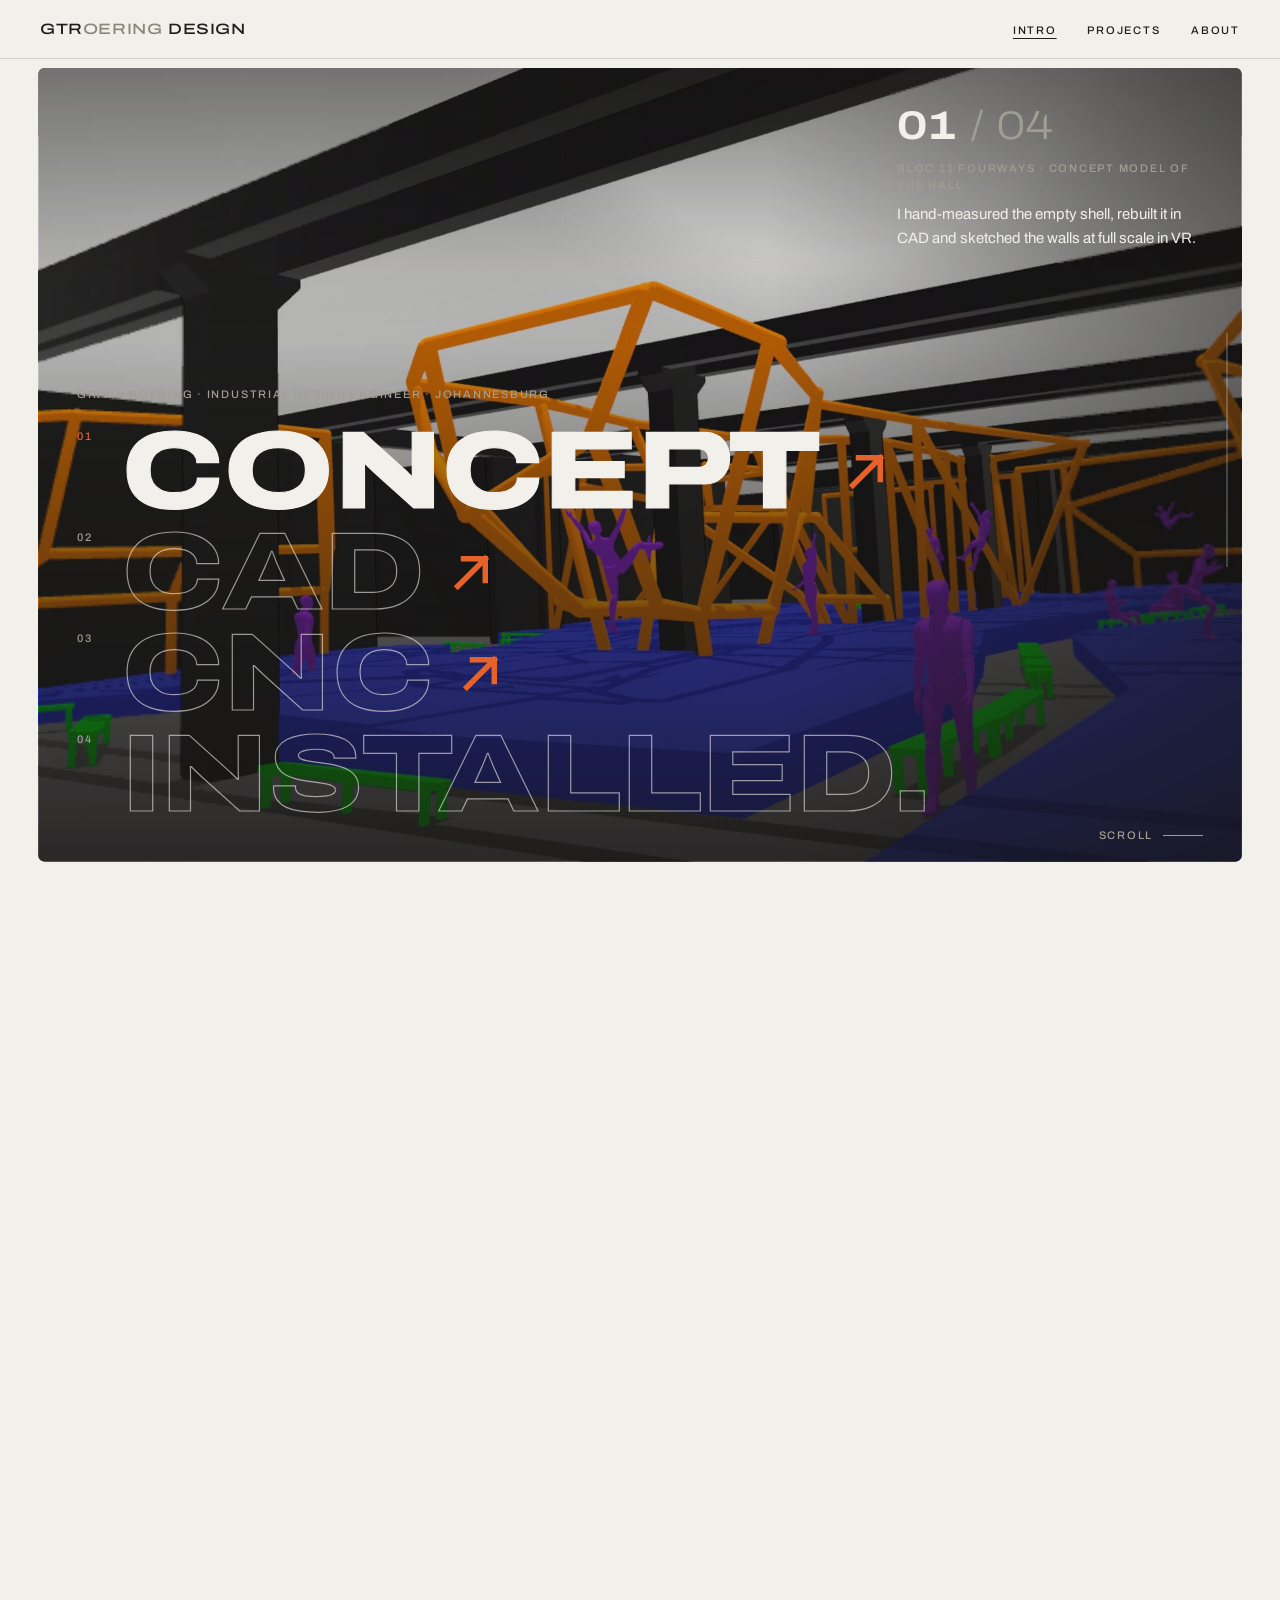
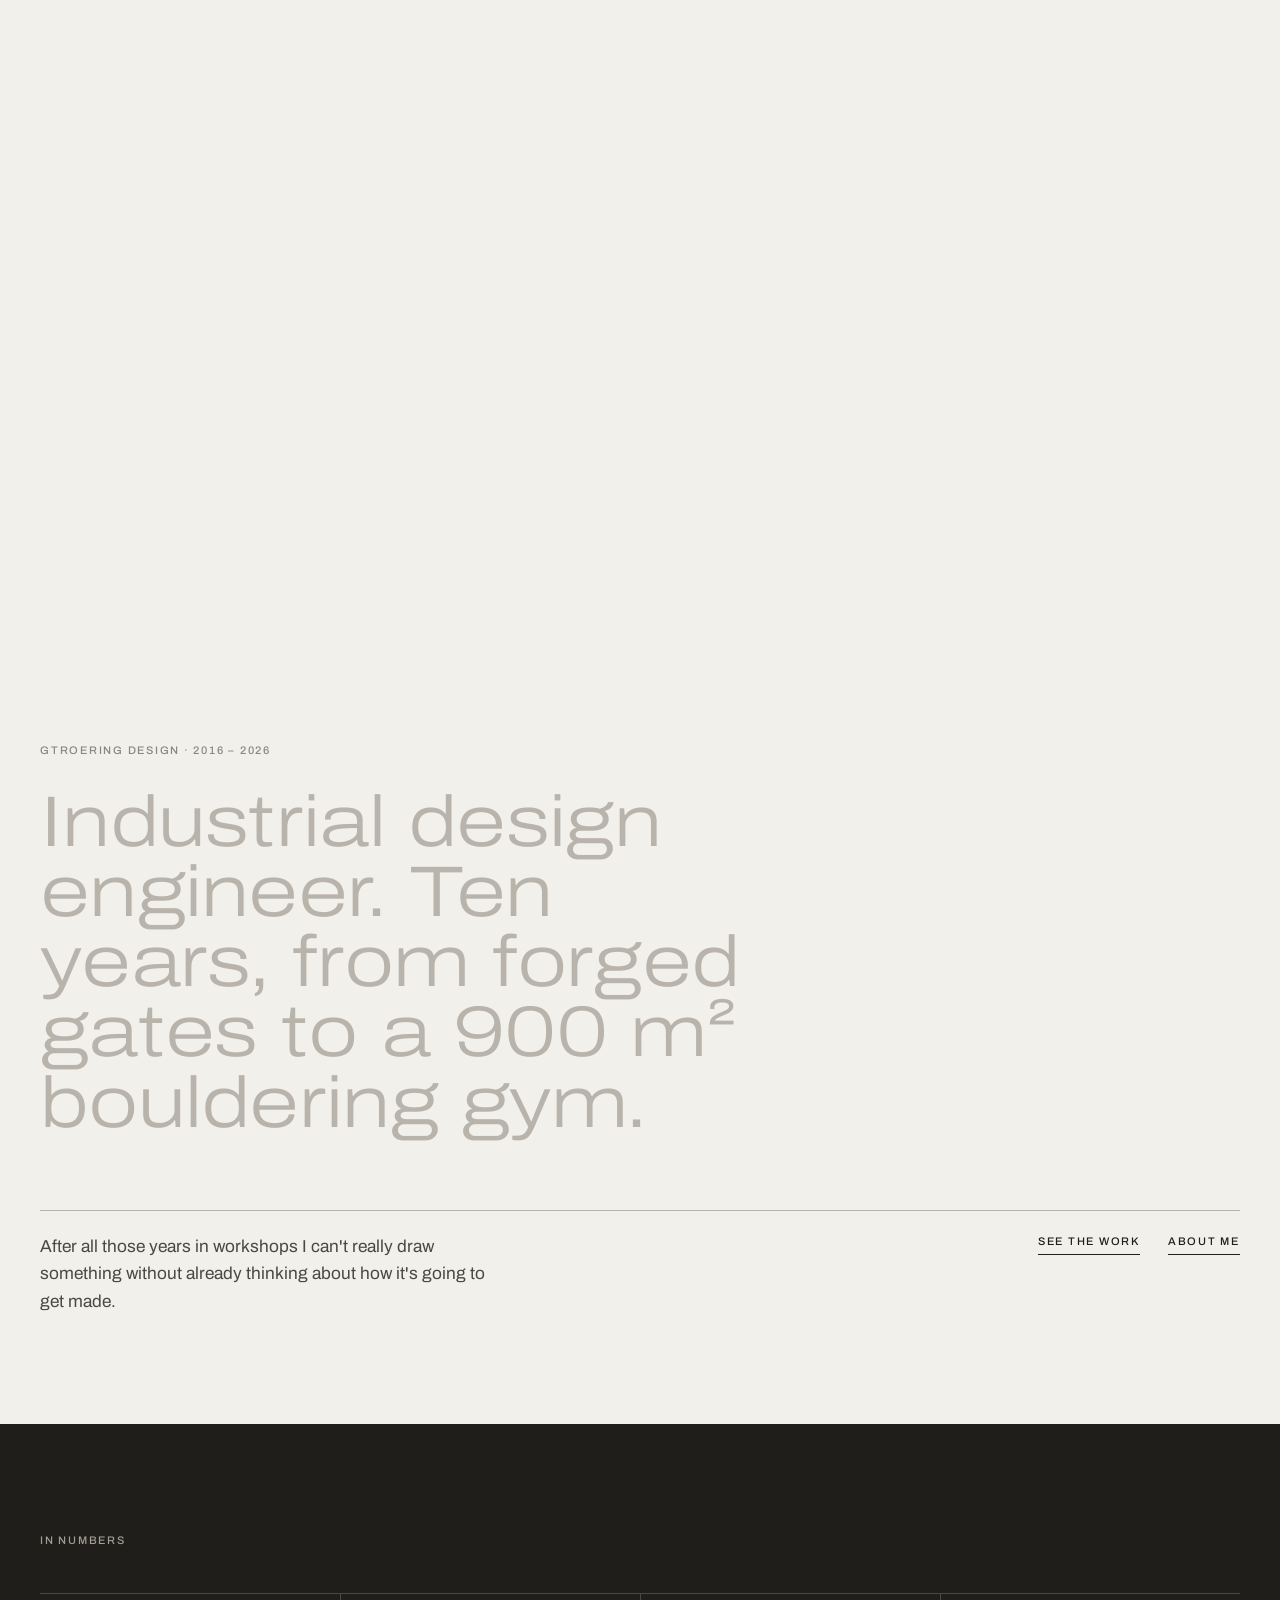
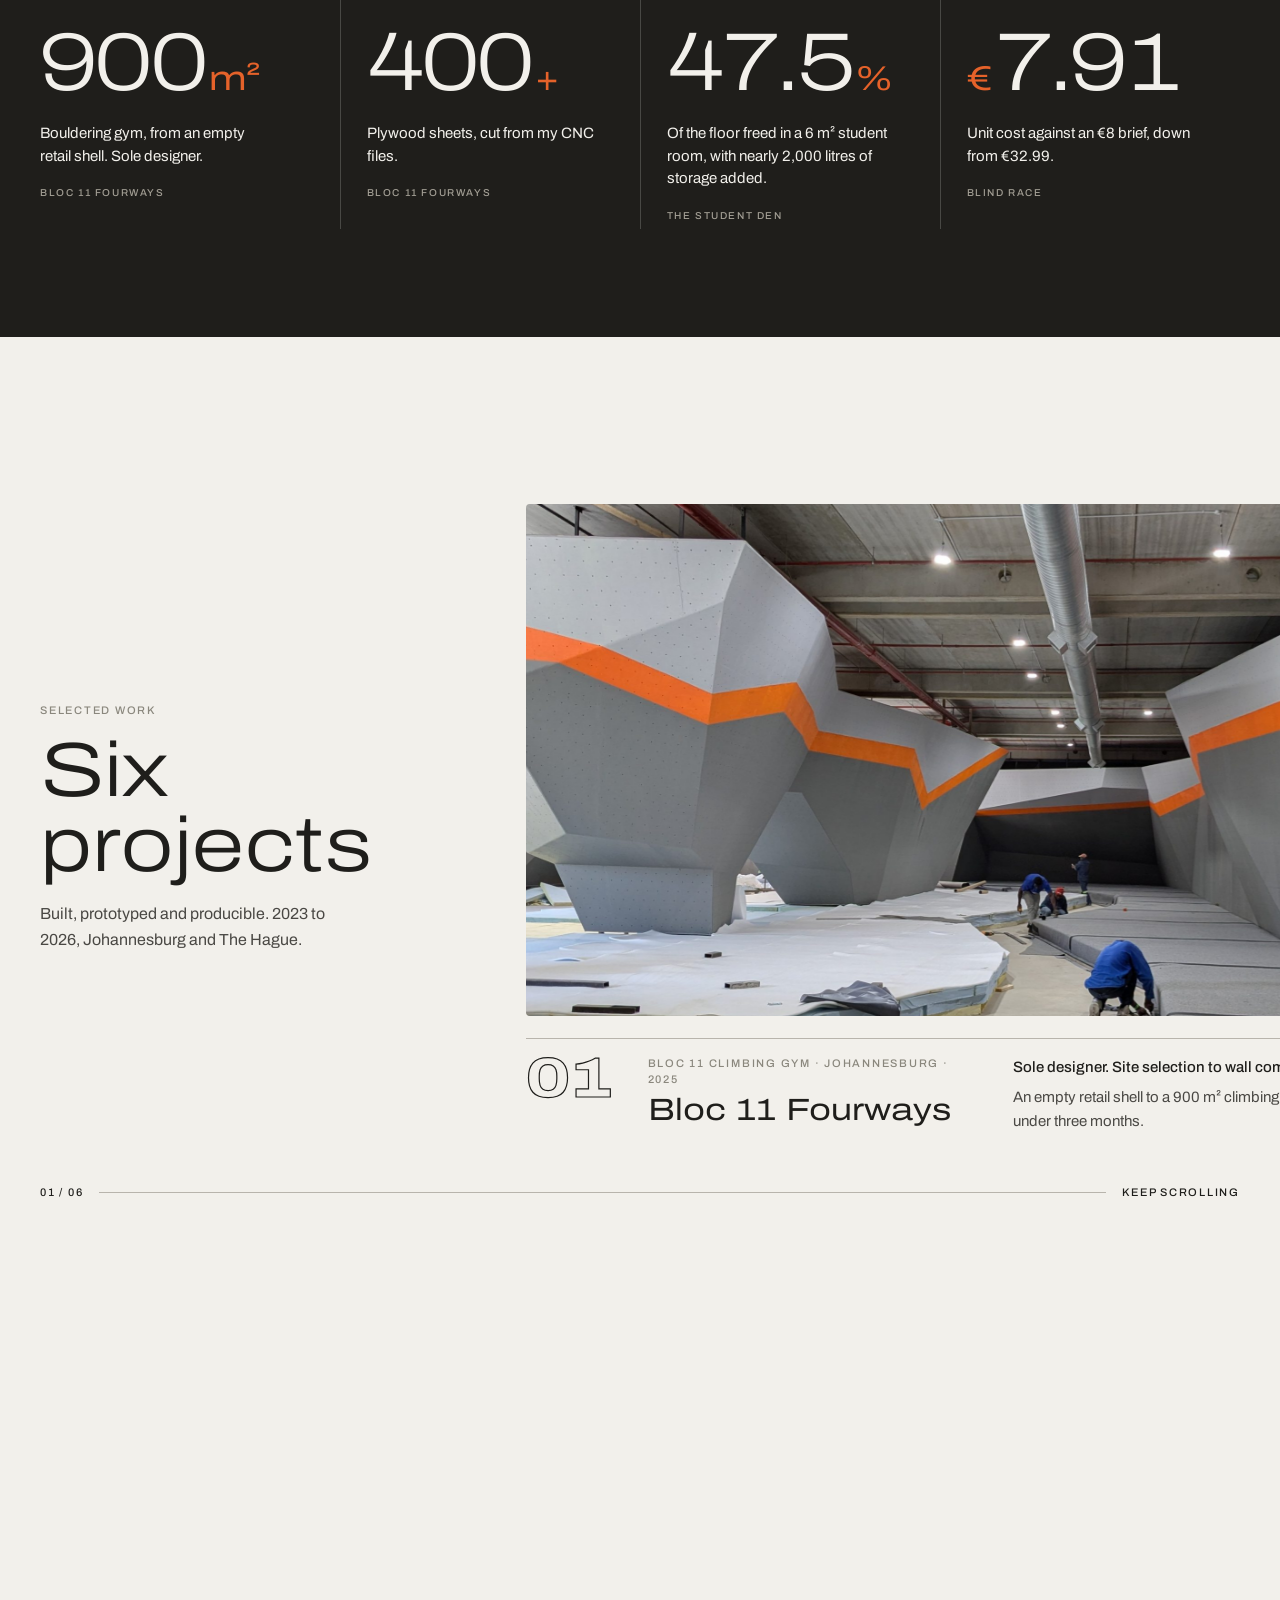
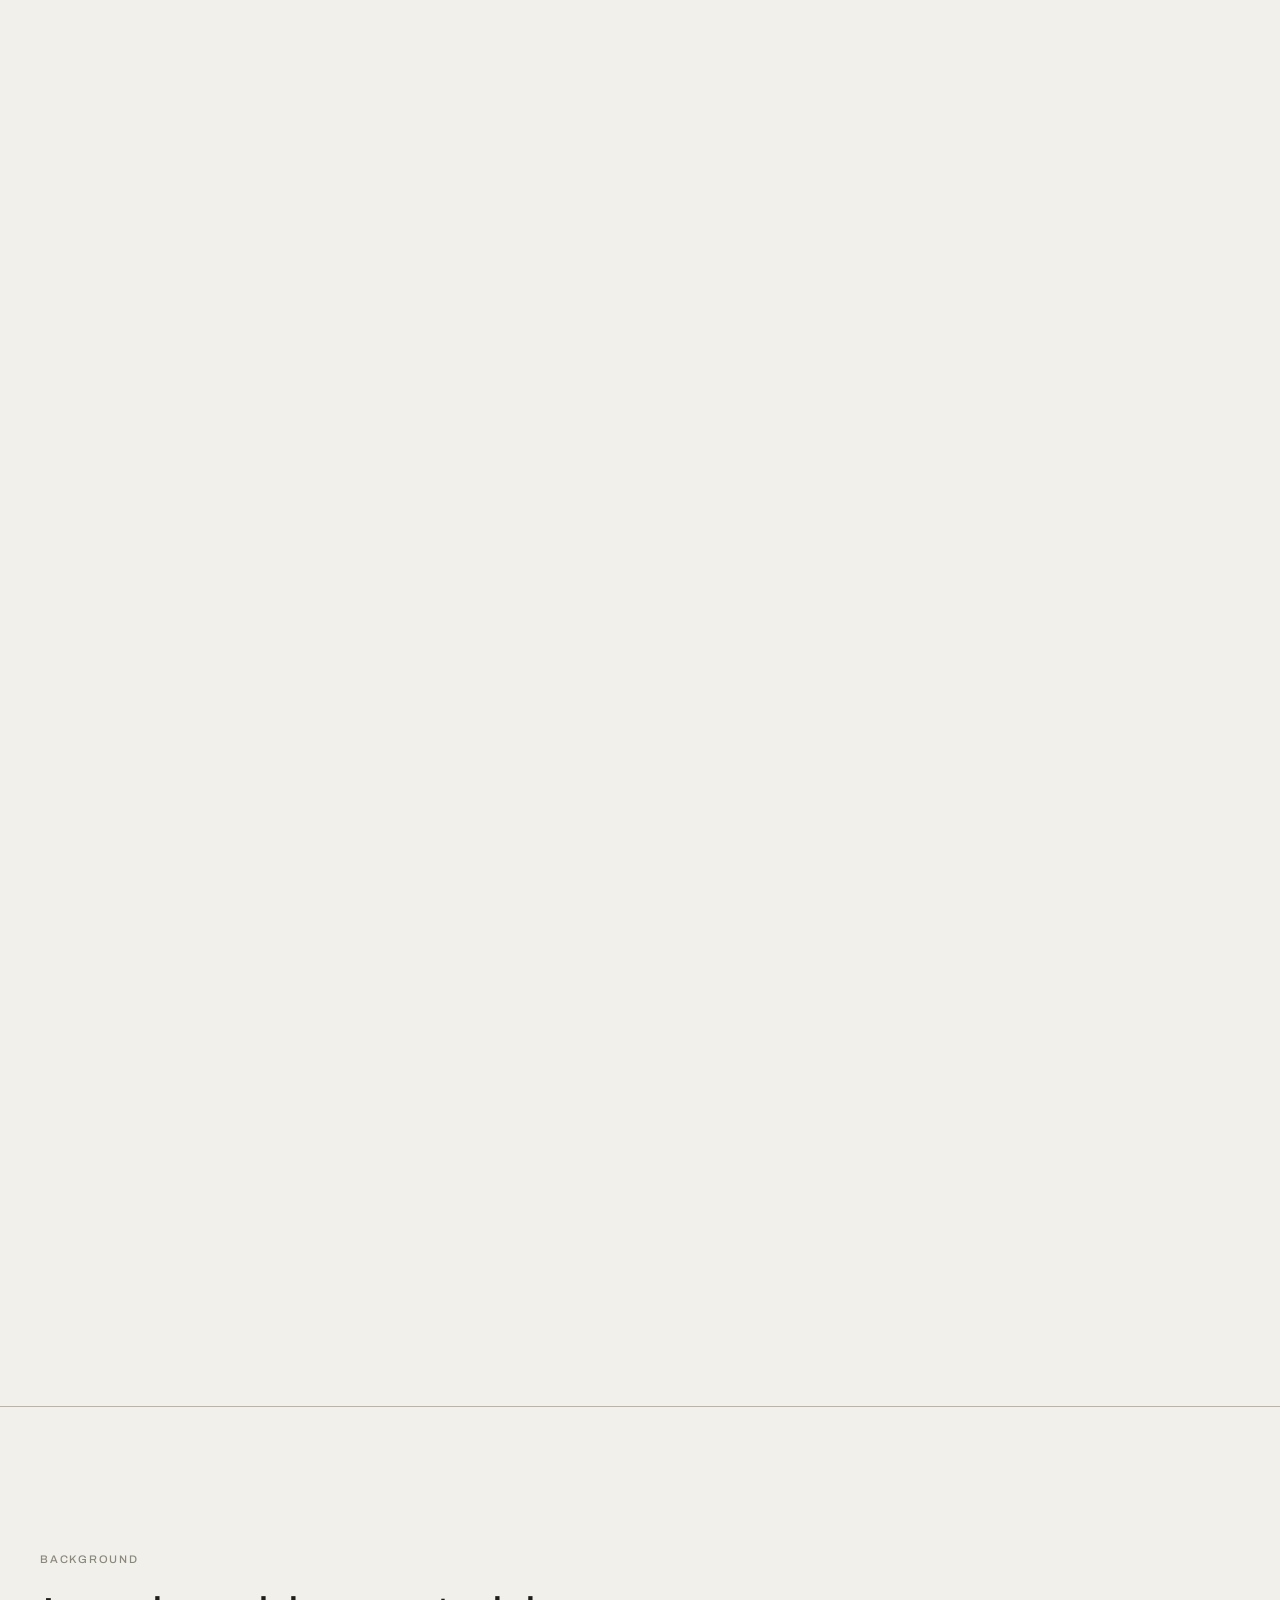
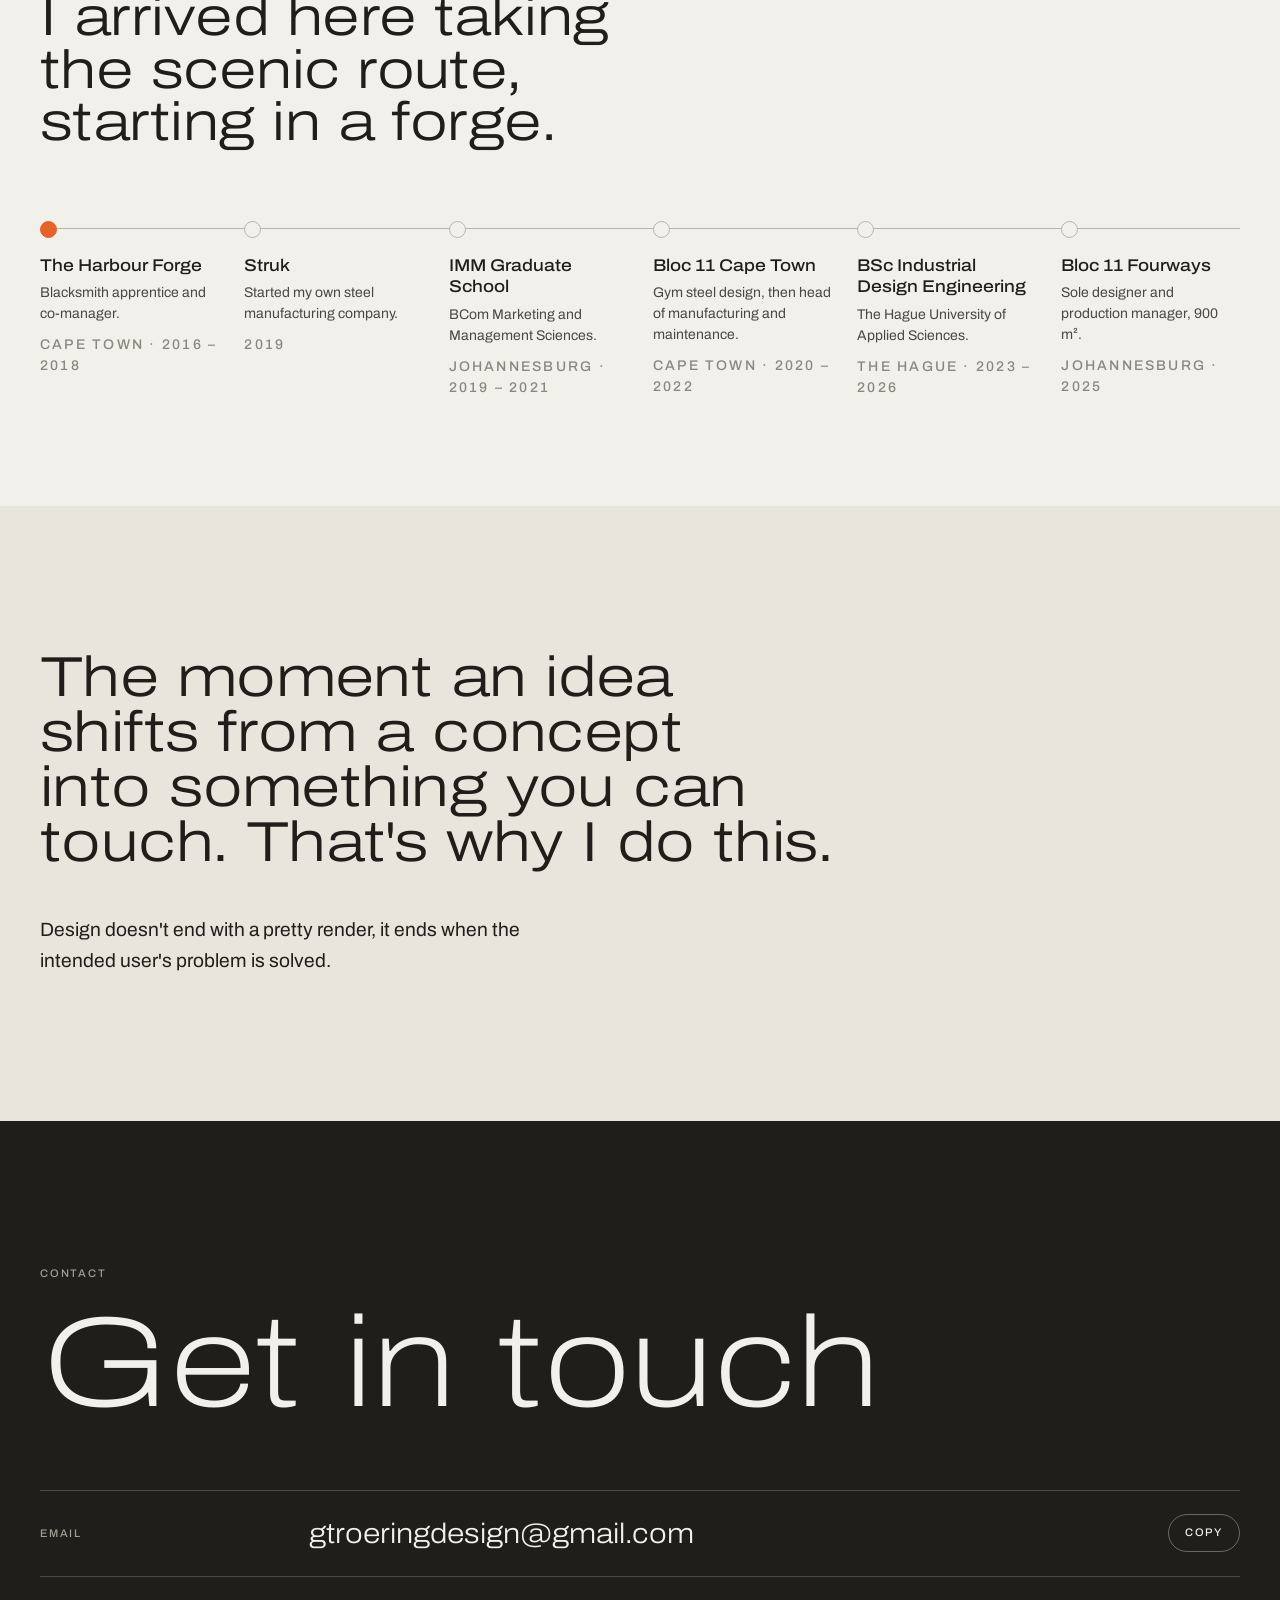
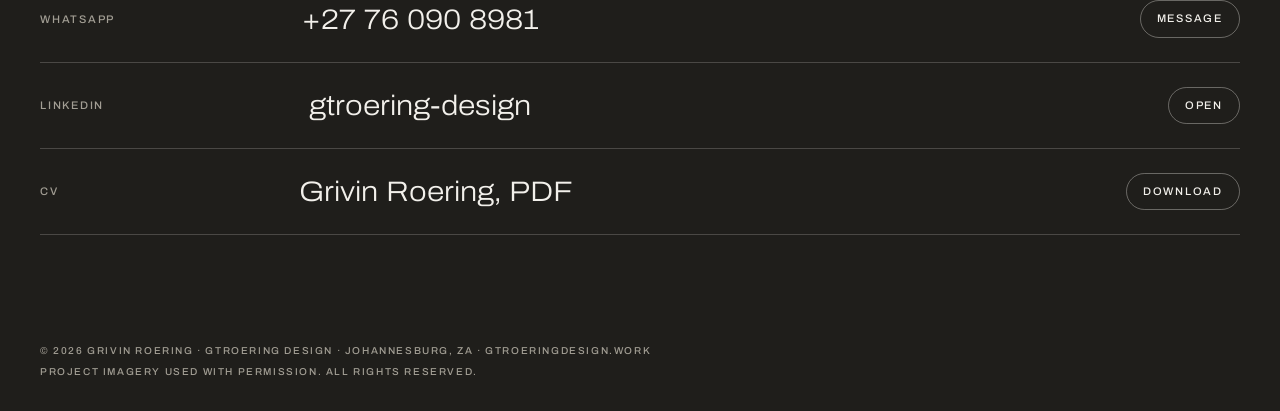
==== index.html @ df8d33fe "Add files via upload" ====
<!doctype html>
<html lang="en">
<head>
<meta charset="utf-8">
<meta name="viewport" content="width=device-width, initial-scale=1, viewport-fit=cover">
<title>GTRoering Design</title>
<meta name="description" content="Grivin Roering, industrial design engineer in Johannesburg. Concept to CAD to CNC to installed.">
<meta property="og:type" content="website">
<meta property="og:site_name" content="GTRoering Design">
<meta property="og:title" content="GTRoering Design">
<meta property="og:description" content="Grivin Roering, industrial design engineer in Johannesburg. Concept to CAD to CNC to installed.">
<meta property="og:url" content="https://gtroeringdesign.github.io/">
<meta property="og:image" content="https://gtroeringdesign.github.io/og-image.jpg">
<meta property="og:image:width" content="1200">
<meta property="og:image:height" content="630">
<meta name="twitter:card" content="summary_large_image">
<link rel="icon" href="favicon.ico" sizes="any">
<link rel="icon" type="image/png" href="favicon.png">
<link rel="apple-touch-icon" href="apple-touch-icon.png">
<link rel="preconnect" href="https://fonts.googleapis.com">
<link rel="preconnect" href="https://fonts.gstatic.com" crossorigin>
<link rel="stylesheet" href="https://fonts.googleapis.com/css2?family=Archivo:wdth,wght@62..125,100..900&display=swap">
<link rel="stylesheet" href="site.css?v=8">
<style>
  :root { padding-top: env(safe-area-inset-top, 0px); padding-bottom: env(safe-area-inset-bottom, 0px); }
  [hidden] { display: none !important; }
</style>
</head>
<body>
<nav class="nav wrap" aria-label="Main">
  <a class="mark" href="#top">GTR<span>oering</span> Design</a>
  <ul>
    <li><a href="./" aria-current="page">Intro</a></li>
    <li><a href="projects.html">Projects</a></li>
    <li><a href="about.html">About</a></li>
  </ul>
</nav>

<main id="top" class="no-js">
  <!-- 1. Process sequence. Four steps, told through the Bloc 11 Fourways build. -->
  <section class="hero" id="process" aria-label="How I work">
    <div class="hero-stage">
      <div class="hero-frame">
        <img class="hero-img on" src="img/intro-01-concept.jpg" alt="Concept model of the Bloc 11 Fourways hall: orange wall structures over blue matting, with figures for scale" width="2560" height="1440" fetchpriority="high">
        <img class="hero-img" src="img/intro-02-cad.jpg" alt="CAD model of the Bloc 11 Fourways hall with the wall structures and red plywood spines in place" width="2352" height="1007">
        <img class="hero-img" src="img/intro-03-cnc.jpg" alt="CNC router cutting plywood wall parts from a full sheet" width="2452" height="1181">
        <img class="hero-img" src="img/intro-04-installed.jpg" alt="Plywood bouldering walls going up inside the Bloc 11 Fourways shell" width="2560" height="1440">
      </div>

      <div class="hero-detail" aria-live="polite">
        <p class="count"><b id="stepNum">01</b><span> / 04</span></p>
        <p class="label" id="stepCap">Bloc 11 Fourways · Concept model of the hall</p>
        <p class="desc" id="stepDesc">I hand-measured the empty shell, rebuilt it in CAD and sketched the walls at full scale in VR.</p>
      </div>
      <div class="rail" aria-hidden="true"><b id="rail"></b></div>

      <div class="hero-content">
        <p class="label">Grivin Roering · Industrial design engineer · Johannesburg</p>
        <h1 class="sr-only">Concept, CAD, CNC, installed.</h1>
          <ol class="steps" aria-hidden="true">
            <li class="on" aria-hidden="true"><i>01</i>Concept<span class="arrow"><svg viewBox="0 0 24 24" focusable="false"><path d="M6 18 18 6M8.5 6H18v9.5"/></svg></span></li>
            <li aria-hidden="true"><i>02</i>CAD<span class="arrow"><svg viewBox="0 0 24 24" focusable="false"><path d="M6 18 18 6M8.5 6H18v9.5"/></svg></span></li>
            <li aria-hidden="true"><i>03</i>CNC<span class="arrow"><svg viewBox="0 0 24 24" focusable="false"><path d="M6 18 18 6M8.5 6H18v9.5"/></svg></span></li>
            <li aria-hidden="true"><i>04</i>Installed.</li>
          </ol>
      </div>
      <p class="hint label" id="hint">Scroll</p>
    </div>
  </section>

  <!-- 2. Statement -->
  <section class="statement wrap" aria-label="Introduction">
    <p class="label" style="margin-bottom:28px">GTRoering Design · 2016 – 2026</p>
    <h2 class="display fill" id="fill">Industrial design engineer. Ten years, from forged gates to a <em class="hot" style="font-style:normal">900&nbsp;m²</em> bouldering gym.</h2>
    <div class="statement-foot rise">
      <p>After all those years in workshops I can't really draw something without already thinking about how it's going to get made.</p>
      <div class="links">
        <a href="#work">See the work</a>
        <a href="about.html">About me</a>
      </div>
    </div>
  </section>

  <!-- 3. Figures. Facts about the designs, not the projects. -->
  <section class="figures wrap" aria-label="In numbers">
    <p class="label">In numbers</p>
    <div class="fig-grid">
      <div class="fig rise">
        <div class="fig-num"><span data-to="900" data-dec="0">900</span><small>m²</small></div>
        <p>Bouldering gym, from an empty retail shell. Sole designer.</p>
        <p class="label">Bloc 11 Fourways</p>
      </div>
      <div class="fig rise">
        <div class="fig-num"><span data-to="400" data-dec="0">400</span><small>+</small></div>
        <p>Plywood sheets, cut from my CNC files.</p>
        <p class="label">Bloc 11 Fourways</p>
      </div>
      <div class="fig rise">
        <div class="fig-num"><span data-to="47.5" data-dec="1">47.5</span><small>%</small></div>
        <p>Of the floor freed in a 6 m² student room, with nearly 2,000 litres of storage added.</p>
        <p class="label">The Student Den</p>
      </div>
      <div class="fig rise">
        <div class="fig-num"><small style="margin:0 0.06em 0 0">€</small><span data-to="7.91" data-dec="2">7.91</span></div>
        <p>Unit cost against an €8 brief, down from €32.99.</p>
        <p class="label">Blind Race</p>
      </div>
    </div>
  </section>

  <!-- 4. Selected work. Pinned horizontal scroll on wide screens. -->
  <section class="work" id="work" aria-label="Selected work">
    <div class="work-stage wrap">
      <div class="work-track" id="track">
        <div class="work-intro">
          <p class="label">Selected work</p>
          <h2 class="display" style="margin-top:14px">Six projects</h2>
          <p>Built, prototyped and producible. 2023 to 2026, Johannesburg and The Hague.</p>
        </div>

        <article class="card">
          <a class="card-media" href="projects.html#bloc-11" aria-label="Bloc 11 Fourways, full project">
            <img src="img/lead-bloc11.jpg" alt="Grey bouldering walls with an orange stripe, Bloc 11 Fourways" width="2560" height="1262" loading="lazy">
          </a>
          <div class="card-body">
            <div class="card-num" aria-hidden="true">01</div>
            <div>
              <p class="label">Bloc 11 Climbing Gym · Johannesburg · 2025</p>
              <h3>Bloc 11 Fourways</h3>
            </div>
            <div>
              <p class="role">Sole designer. Site selection to wall completion.</p>
              <p class="usp">An empty retail shell to a 900 m² climbing gym in under three months.</p>
            </div>
          </div>
        </article>

        <article class="card">
          <a class="card-media" href="projects.html#student-den" aria-label="The Student Den, full project">
            <img src="img/lead-sd.jpg" alt="Render of the Student Den unit in a cutaway student room" width="2560" height="1266" loading="lazy">
          </a>
          <div class="card-body">
            <div class="card-num" aria-hidden="true">02</div>
            <div>
              <p class="label">Turnkey Interiors · Johannesburg · 2026</p>
              <h3>The Student Den</h3>
            </div>
            <div>
              <p class="role">Sole designer. Research to producible design.</p>
              <p class="usp">Frees 47.5% of the floor in a 6 m² room while adding nearly 2,000 litres of storage.</p>
            </div>
          </div>
        </article>

        <article class="card">
          <a class="card-media" href="projects.html#unity-hands" aria-label="Unity Hands, full project">
            <img src="img/lead-uh.jpg" alt="The mayor of The Hague speaking beside the Unity Hands seat at its unveiling in Escamp" width="2560" height="1243" loading="lazy">
          </a>
          <div class="card-body">
            <div class="card-num" aria-hidden="true">03</div>
            <div>
              <p class="label">Municipality of The Hague · The Hague · 2025 – 2026</p>
              <h3>Unity Hands</h3>
            </div>
            <div>
              <p class="role">CAD and design for manufacture lead. Concept to installation.</p>
              <p class="usp">A giant public seat built to get a district voting, unveiled by the mayor.</p>
            </div>
          </div>
        </article>

        <article class="card">
          <a class="card-media" href="projects.html#fuller" aria-label="FULLER, full project">
            <img src="img/lead-fuller.jpg" alt="The FULLER drink dispenser prototype" width="2560" height="1416" loading="lazy">
          </a>
          <div class="card-body">
            <div class="card-num" aria-hidden="true">04</div>
            <div>
              <p class="label">Technology for Health Care, THUAS · The Hague · 2024</p>
              <h3>FULLER</h3>
            </div>
            <div>
              <p class="role">Concept, CAD and prototype.</p>
              <p class="usp">A drink dispenser for care homes, built so every wetted part survives a dishwasher at 85°C.</p>
            </div>
          </div>
        </article>

        <article class="card">
          <a class="card-media" href="projects.html#interactive-maquette" aria-label="Interactive Maquette, full project">
            <img src="img/lead-dc.jpg" alt="The Delft-blue DC microgrid maquette on display at the expo" width="1285" height="831" loading="lazy">
          </a>
          <div class="card-body">
            <div class="card-num" aria-hidden="true">05</div>
            <div>
              <p class="label">DC Power Laboratory · Delft · 2024</p>
              <h3>Interactive Maquette</h3>
            </div>
            <div>
              <p class="role">Team lead, CAD and 3D print production.</p>
              <p class="usp">A Delft-blue maquette that teaches DC microgrids by letting visitors load the grid by hand.</p>
            </div>
          </div>
        </article>

        <article class="card">
          <a class="card-media" href="projects.html#blind-race" aria-label="Blind Race, full project">
            <img src="img/lead-br.jpg" alt="User testing of Blind Race: a blindfolded player follows a guide's instructions through the course" width="2560" height="1309" loading="lazy">
          </a>
          <div class="card-body">
            <div class="card-num" aria-hidden="true">06</div>
            <div>
              <p class="label">BS Toys · The Hague · 2023</p>
              <h3>Blind Race</h3>
            </div>
            <div>
              <p class="role">Project lead, concept, CAD and costing.</p>
              <p class="usp">An electronics-free team game for children 5+, costed down from €32.99 to €7.91 a unit to meet an €8 brief.</p>
            </div>
          </div>
        </article>

        <div class="work-outro">
          <h2 class="display">Every project,<br>in full</h2>
          <div class="links" style="justify-content:flex-start">
            <a href="projects.html">Open the projects page</a>
          </div>
        </div>
      </div>
      <div class="work-progress wrap" aria-hidden="true">
        <span class="label" id="workCount">01 / 06</span>
        <span class="bar"><b id="workBar"></b></span>
        <span class="label">Keep scrolling</span>
      </div>
    </div>
  </section>

  <!-- 5. Route -->
  <section class="route wrap" id="route" aria-label="Background">
    <p class="label" style="margin-bottom:24px">Background</p>
    <h2 class="display">I arrived here taking the scenic route, starting in a forge.</h2>
    <div class="route-line">
      <span class="track" aria-hidden="true"><b id="routeBar"></b></span>
      <ol class="stops" id="stops">
        <li><h4>The Harbour Forge</h4><p>Blacksmith apprentice and co-manager.</p><p class="label">Cape Town · 2016 – 2018</p></li>
        <li><h4>Struk</h4><p>Started my own steel manufacturing company.</p><p class="label">2019</p></li>
        <li><h4>IMM Graduate School</h4><p>BCom Marketing and Management Sciences.</p><p class="label">Johannesburg · 2019 – 2021</p></li>
        <li><h4>Bloc 11 Cape Town</h4><p>Gym steel design, then head of manufacturing and maintenance.</p><p class="label">Cape Town · 2020 – 2022</p></li>
        <li><h4>BSc Industrial Design Engineering</h4><p>The Hague University of Applied Sciences.</p><p class="label">The Hague · 2023 – 2026</p></li>
        <li><h4>Bloc 11 Fourways</h4><p>Sole designer and production manager, 900 m².</p><p class="label">Johannesburg · 2025</p></li>
      </ol>
    </div>
  </section>

  <!-- 6. Belief -->
  <section class="belief wrap" aria-label="Why I do this">
    <blockquote class="rise">
      <p class="display">The moment an idea shifts from a concept into something you can touch. That's why I do this.</p>
    </blockquote>
    <p class="after rise">Design doesn't end with a pretty render, it ends when the intended user's problem is solved.</p>
  </section>

  <!-- 7. Contact -->
  <section class="contact wrap" id="contact" aria-label="Contact">
    <p class="label" style="color:var(--on-dark-dim);margin-bottom:20px">Contact</p>
    <h2 class="display">Get in touch</h2>
    <div class="contact-rows">
      <div class="row">
        <span class="label">Email</span>
        <span class="val" id="email" data-x="Z3Ryb2VyaW5nZGVzaWduQGdtYWlsLmNvbQ=="></span>
        <button type="button" id="copyEmail">Copy</button>
      </div>
      <div class="row">
        <span class="label">WhatsApp</span>
        <span class="val" data-x="KzI3IDc2IDA5MCA4OTgx"></span>
        <a class="go" href="#" data-wa="Mjc3NjA5MDg5ODE=">Message</a>
      </div>
      <div class="row">
        <span class="label">LinkedIn</span>
        <span class="val">gtroering-design</span>
        <a class="go" href="https://www.linkedin.com/in/gtroering-design">Open</a>
      </div>
      <div class="row">
        <span class="label">CV</span>
        <span class="val">Grivin Roering, PDF</span>
        <a class="go" href="Grivin-Roering-CV.pdf" download>Download</a>
      </div>
    </div>
    <script>
      /* Email and number are stored encoded so simple scrapers reading the page code miss them */
      document.querySelectorAll('[data-x]').forEach(e => e.textContent = atob(e.dataset.x));
      document.querySelectorAll('[data-wa]').forEach(a => a.href = 'https://wa.me/' + atob(a.dataset.wa));
    </script>
    <div class="foot">
      <p class="label">© 2026 Grivin Roering · GTRoering Design · Johannesburg, ZA · gtroeringdesign.work</p>
      <p class="label">Project imagery used with permission. All rights reserved.</p>
    </div>
  </section>
</main>

<script>
(() => {
  const main = document.getElementById('top');
  main.classList.remove('no-js');
  const reduce = matchMedia('(prefers-reduced-motion: reduce)').matches;
  const clamp = (v, a = 0, b = 1) => Math.min(b, Math.max(a, v));
  const vh = () => window.innerHeight;
  const pad = n => String(n).padStart(2, '0');

  /* ---- Hero sequence ---- */
  const hero = document.getElementById('process');
  const frame = hero.querySelector('.hero-frame');
  const imgs = [...hero.querySelectorAll('.hero-img')];
  const words = [...hero.querySelectorAll('.steps li')];
  const stepNum = document.getElementById('stepNum');
  const stepCap = document.getElementById('stepCap');
  const stepDesc = document.getElementById('stepDesc');
  const rail = document.getElementById('rail');
  const hint = document.getElementById('hint');
  const steps = [
    ['Bloc 11 Fourways · Concept model of the hall', 'I hand-measured the empty shell, rebuilt it in CAD and sketched the walls at full scale in VR.'],
    ['Bloc 11 Fourways · CAD model, structure and spines', 'Dimensionally accurate surfaces first, then the structure built off them.'],
    ['Bloc 11 Fourways · CNC cutting the wall parts', 'Every cutting file on the job. I trained the CNC operator before the venue was even settled.'],
    ['Bloc 11 Fourways · Walls going up in the shell', 'I set the assembly method and corrected on site. 900 m² in under three months.']
  ];
  let current = 0;
  const startInset = () => {
    const narrow = innerWidth < 900;
    return { t: narrow ? 60 : 68, s: narrow ? 12 : innerWidth * 0.03, r: 6 };
  };
  function setStep(i) {
    if (i === current) return;
    current = i;
    imgs.forEach((im, k) => im.classList.toggle('on', k === i));
    words.forEach((w, k) => w.classList.toggle('on', k === i));
    stepNum.textContent = pad(i + 1);
    stepCap.textContent = steps[i][0];
    stepDesc.textContent = steps[i][1];
  }
  function heroFrame() {
    const r = hero.getBoundingClientRect();
    const total = r.height - vh();
    const p = clamp(-r.top / total);
    const step = Math.min(3, Math.floor(p * 4 * 0.999));
    setStep(step);
    rail.style.height = (p * 100) + '%';
    hint.style.opacity = p > 0.03 ? 0 : 1;
    if (!reduce) {
      const s = startInset();
      const e = 1 - Math.pow(1 - clamp(p / 0.12), 3);
      const k = 1 - e;
      frame.style.clipPath = `inset(${s.t * k}px ${s.s * k}px ${s.s * k}px ${s.s * k}px round ${s.r * k}px)`;
      const local = clamp(p * 4 - step);
      imgs[step].style.transform = `scale(${1.08 - 0.08 * local})`;
    }
  }

  /* ---- Statement word fill ---- */
  const fill = document.getElementById('fill');
  (function split(el) {
    const walk = node => {
      [...node.childNodes].forEach(n => {
        if (n.nodeType === 3) {
          const frag = document.createDocumentFragment();
          n.textContent.split(/(\s+)/).forEach(part => {
            if (!part) return;
            if (/^\s+$/.test(part)) { frag.appendChild(document.createTextNode(part)); return; }
            const s = document.createElement('span');
            s.className = 'w' + (node.classList && node.classList.contains('hot') ? ' hot' : '');
            s.textContent = part;
            frag.appendChild(s);
          });
          n.replaceWith(frag);
        } else if (n.nodeType === 1) walk(n);
      });
    };
    walk(el);
  })(fill);
  const fillWords = [...fill.querySelectorAll('.w')];
  if (reduce) fillWords.forEach(w => w.classList.add('lit'));
  function fillFrame() {
    if (reduce) return;
    const r = fill.getBoundingClientRect();
    const q = clamp((vh() * 0.85 - r.top) / (r.height + vh() * 0.35));
    const n = Math.round(q * fillWords.length);
    fillWords.forEach((w, i) => w.classList.toggle('lit', i < n));
  }

  /* ---- Work: pinned horizontal run ---- */
  const work = document.getElementById('work');
  const track = document.getElementById('track');
  const cards = [...track.querySelectorAll('.card')];
  const workCount = document.getElementById('workCount');
  const workBar = document.getElementById('workBar');
  const wide = matchMedia('(min-width: 900px)');
  let pinned = false, dist = 0;
  function layoutWork() {
    pinned = !reduce;
    work.classList.toggle('is-pinned', pinned);
    if (!pinned) { work.style.height = ''; track.style.transform = ''; return; }
    // Stop when the last panel's right edge sits one gutter in from the screen edge.
    const left = track.getBoundingClientRect().left - (parseFloat(getComputedStyle(track).transform.split(',')[4]) || 0);
    dist = Math.max(0, track.scrollWidth - (innerWidth - 2 * left));
    work.style.height = (dist + vh()) + 'px';
  }
  function workFrame() {
    const mid = innerWidth / 2;
    if (pinned) {
      const r = work.getBoundingClientRect();
      const p = clamp(-r.top / Math.max(1, r.height - vh()));
      track.style.transform = `translate3d(${-p * dist}px,0,0)`;
      workBar.style.width = (p * 100) + '%';
      let best = 0, bestD = Infinity;
      cards.forEach((c, i) => {
        const cr = c.getBoundingClientRect();
        const d = Math.abs(cr.left + cr.width / 2 - mid);
        if (d < bestD) { bestD = d; best = i; }
      });
      workCount.textContent = pad(best + 1) + ' / ' + pad(cards.length);
    }
    if (reduce) return;
    cards.forEach(c => {
      const img = c.querySelector('img');
      const cr = c.getBoundingClientRect();
      if (pinned) {
        const off = (cr.left + cr.width / 2 - mid) / innerWidth;
        img.style.transform = `translate3d(${clamp(off, -1, 1) * -5}%,0,0) scale(1.12)`;
      } else {
        const off = (cr.top + cr.height / 2 - vh() / 2) / vh();
        img.style.transform = `translate3d(0,${clamp(off, -1, 1) * -4}%,0) scale(1.12)`;
      }
    });
  }

  /* ---- Route line ---- */
  const route = document.getElementById('route');
  const routeBar = document.getElementById('routeBar');
  const stops = [...document.querySelectorAll('#stops li')];
  function routeFrame() {
    const line = route.querySelector('.route-line').getBoundingClientRect();
    const q = clamp((vh() * 0.8 - line.top) / (line.height + vh() * 0.2));
    const vertical = innerWidth < 900;
    routeBar.style.width = vertical ? '100%' : (q * 100) + '%';
    routeBar.style.height = vertical ? (q * 100) + '%' : '100%';
    stops.forEach((s, i) => s.classList.toggle('on', q >= (i / (stops.length - 1)) - 0.02));
  }

  /* ---- Reveal + count-up ---- */
  const io = 'IntersectionObserver' in window ? new IntersectionObserver(entries => {
    entries.forEach(en => {
      if (!en.isIntersecting) return;
      en.target.classList.add('in');
      en.target.querySelectorAll('[data-to]').forEach(countUp);
      io.unobserve(en.target);
    });
  }, { threshold: 0.25 }) : null;
  document.querySelectorAll('.rise').forEach(el => io ? io.observe(el) : el.classList.add('in'));
  function countUp(el) {
    if (reduce) return;
    const to = parseFloat(el.dataset.to), dec = +el.dataset.dec, t0 = performance.now(), dur = 1300;
    const tick = t => {
      const k = clamp((t - t0) / dur), e = 1 - Math.pow(1 - k, 4);
      el.textContent = (to * e).toFixed(dec);
      if (k < 1) requestAnimationFrame(tick); else el.textContent = to.toFixed(dec);
    };
    requestAnimationFrame(tick);
  }

  /* ---- Copy email ---- */
  const copyBtn = document.getElementById('copyEmail');
  copyBtn.addEventListener('click', () => {
    const text = document.getElementById('email').textContent.trim();
    const done = () => { copyBtn.textContent = 'Copied'; setTimeout(() => copyBtn.textContent = 'Copy', 1800); };
    const fallback = () => {
      const r = document.createRange(); r.selectNodeContents(document.getElementById('email'));
      const s = getSelection(); s.removeAllRanges(); s.addRange(r);
      copyBtn.textContent = 'Selected';
    };
    try { navigator.clipboard.writeText(text).then(done, fallback); } catch (e) { fallback(); }
  });

  /* ---- Loop ---- */
  let ticking = false;
  function frameAll() { ticking = false; heroFrame(); fillFrame(); workFrame(); routeFrame(); }
  function onScroll() { if (!ticking) { ticking = true; requestAnimationFrame(frameAll); } }
  addEventListener('scroll', onScroll, { passive: true });
  addEventListener('resize', () => { layoutWork(); onScroll(); });
  wide.addEventListener?.('change', () => { layoutWork(); onScroll(); });
  window.addEventListener('load', () => { layoutWork(); onScroll(); });
  layoutWork(); frameAll();
})();
</script>
</body>
</html>
---- site.css ----
/* Layout: one sticky process sequence (concept, CAD, CNC, installed) told through the Bloc 11 build,
   then a pinned horizontal run of six projects, closing on the route from the forge.
   Single deliberate look: the site's warm workshop grey, ink, and the orange stripe off the Bloc 11 walls. */
:root {
  --ground: #F2F0EB;
  --panel: #E8E5DC;
  --ink: #1F1E1B;
  --body: #4A4844;
  --caption: #8A877D;
  --rule: #B8B4AC;
  --signal: #E5622A;
  --signal-ink: #B44614;
  --on-dark: #F2F0EB;
  --on-dark-dim: #A29E94;
  --shade: rgba(22, 21, 19, 0.86);

  --font: "Archivo", "Helvetica Neue", Arial, sans-serif;
  --gutter: clamp(16px, 3.2vw, 40px);
  --measure: 64ch;
  color-scheme: light;
}

* { box-sizing: border-box; }
html { scroll-behavior: smooth; }
@media (prefers-reduced-motion: reduce) { html { scroll-behavior: auto; } }
body {
  margin: 0;
  background: var(--ground);
  color: var(--body);
  font-family: var(--font);
  font-size: 16px;
  line-height: 1.6;
  -webkit-font-smoothing: antialiased;
  text-rendering: optimizeLegibility;
}
body::before {
  content: ""; position: fixed; inset: 0 0 auto; height: env(safe-area-inset-top, 0px);
  z-index: 21; background: var(--ground);
}
img { max-width: 100%; display: block; }
a { color: inherit; }
a:focus-visible, button:focus-visible { outline: 2px solid var(--signal); outline-offset: 3px; }

.wrap {
  padding-left: max(var(--gutter), env(safe-area-inset-left, 0px));
  padding-right: max(var(--gutter), env(safe-area-inset-right, 0px));
}
.label {
  font-size: 11px; font-weight: 500; letter-spacing: 0.16em; text-transform: uppercase;
  color: var(--caption); line-height: 1.5; margin: 0;
}
.display {
  font-family: var(--font); font-stretch: 125%; font-weight: 300; color: var(--ink);
  letter-spacing: -0.01em; line-height: 0.98; text-wrap: balance; margin: 0;
}

/* ---------- Nav ---------- */
.nav {
  position: fixed; top: 0; left: 0; right: 0; z-index: 20;
  display: flex; justify-content: space-between; align-items: center; gap: 16px;
  padding-top: calc(env(safe-area-inset-top, 0px) + 16px); padding-bottom: 16px;
  color: var(--ink); background: rgba(242, 240, 235, 0.92);
  -webkit-backdrop-filter: blur(10px); backdrop-filter: blur(10px);
  border-bottom: 1px solid rgba(184, 180, 172, 0.5);
}
.nav a { text-decoration: none; }
.mark { font-stretch: 125%; font-weight: 500; font-size: 15px; letter-spacing: 0.04em; text-transform: uppercase; white-space: nowrap; }
.mark span { color: var(--caption); }
.nav ul { display: flex; gap: clamp(14px, 2.4vw, 32px); list-style: none; margin: 0; padding: 0; }
.nav ul a { font-size: 11px; font-weight: 500; letter-spacing: 0.16em; text-transform: uppercase; }
.nav ul a:hover, .nav ul a[aria-current] { text-decoration: underline; text-underline-offset: 4px; }

/* ---------- Hero: process sequence ---------- */
.hero { position: relative; height: 420vh; }
.hero-stage {
  position: sticky; top: 0; height: 100vh; height: 100svh; overflow: hidden; background: var(--ground);
}
.hero-frame {
  position: absolute; inset: 0; overflow: hidden; background: var(--ink);
  --ci-t: 68px; --ci-s: 3vw; --cr: 6px;
  clip-path: inset(var(--ci-t) var(--ci-s) var(--ci-s) var(--ci-s) round var(--cr));
}
.hero-img {
  position: absolute; inset: 0; width: 100%; height: 100%; object-fit: cover;
  opacity: 0; transition: opacity 0.7s ease; will-change: opacity, transform;
}
.hero-img.on { opacity: 1; }
.hero-frame::after {
  content: ""; position: absolute; inset: 0; pointer-events: none;
  background:
    linear-gradient(to top, var(--shade) 0%, rgba(22, 21, 19, 0.45) 42%, rgba(22, 21, 19, 0.1) 70%),
    linear-gradient(to left, rgba(22, 21, 19, 0.55) 0%, rgba(22, 21, 19, 0) 40%),
    linear-gradient(to bottom, rgba(22, 21, 19, 0.6) 0%, rgba(22, 21, 19, 0) 38%);
}
.hero-content {
  position: absolute; z-index: 2; left: 0; right: 0; bottom: 0;
  padding-left: max(calc(3vw + clamp(18px, 3vw, 48px)), env(safe-area-inset-left, 0px));
  padding-right: max(calc(3vw + clamp(18px, 3vw, 48px)), env(safe-area-inset-right, 0px));
  padding-bottom: calc(3vw + clamp(20px, 4vh, 48px));
}
.hero-content .label { color: var(--on-dark-dim); margin-bottom: clamp(12px, 2vh, 24px); }
.steps { list-style: none; margin: 0; padding: 0; }
.steps li {
  font-stretch: 125%; font-weight: 800; text-transform: uppercase;
  font-size: min(8.6vw, 15.5vh, 164px); line-height: 0.92; letter-spacing: -0.015em;
  color: transparent; -webkit-text-stroke: 1.2px rgba(242, 240, 235, 0.6);
  display: flex; align-items: flex-start; gap: 0.18em;
  transition: color 0.35s ease, -webkit-text-stroke-color 0.35s ease;
}
.steps li i {
  font-style: normal; font-stretch: 100%; font-weight: 500; font-size: 11px; letter-spacing: 0.16em;
  -webkit-text-stroke: 0; color: var(--on-dark-dim); margin-top: 0.9em; min-width: 2.2em;
}
.steps li.on { color: var(--on-dark); -webkit-text-stroke-color: var(--on-dark); }
.steps li.on i { color: var(--signal); }
.steps li .arrow { font-weight: 300; -webkit-text-stroke: 0; color: var(--signal); opacity: 0; transition: opacity 0.35s; }
.steps li .arrow { display: inline-flex; align-self: center; }
.steps li .arrow svg { width: 0.5em; height: 0.5em; fill: none; stroke: currentColor; stroke-width: 2.4; stroke-linecap: square; stroke-linejoin: miter; overflow: visible; }
.steps li.on .arrow { opacity: 1; }

.hero-detail {
  position: absolute; z-index: 2; top: calc(68px + clamp(18px, 3vw, 40px));
  right: max(calc(3vw + clamp(18px, 3vw, 48px)), env(safe-area-inset-right, 0px));
  width: min(34ch, 40vw); color: var(--on-dark);
}
.hero-detail .label { color: var(--on-dark-dim); }
.hero-detail .count { font-stretch: 125%; font-weight: 300; font-size: 40px; line-height: 1; margin: 0 0 14px; font-variant-numeric: tabular-nums; }
.hero-detail .count span { color: var(--on-dark-dim); }
.hero-detail p.desc { margin: 10px 0 0; font-size: 15px; line-height: 1.55; color: var(--on-dark); min-height: 4.7em; }
.rail {
  position: absolute; z-index: 2; right: calc(3vw + 14px); top: 50%; translate: 0 -50%;
  width: 2px; height: 26vh; background: rgba(242, 240, 235, 0.22);
}
.rail b { position: absolute; inset: 0 0 auto; height: 0%; background: var(--signal); }
.hint {
  position: absolute; z-index: 2; bottom: calc(3vw + 18px);
  right: max(calc(3vw + clamp(18px, 3vw, 48px)), env(safe-area-inset-right, 0px));
  color: var(--on-dark-dim); display: flex; align-items: center; gap: 10px;
  transition: opacity 0.4s;
}
.hint::after { content: ""; width: 40px; height: 1px; background: currentColor; }

/* ---------- Statement with scroll fill ---------- */
.statement { padding-block: clamp(96px, 18vh, 200px) clamp(72px, 12vh, 140px); }
.statement .display { font-size: clamp(34px, 5.6vw, 92px); max-width: 17ch; }
.fill .w { color: var(--rule); transition: color 0.25s ease; }
.fill .w.lit { color: var(--ink); }
.fill .w.hot.lit { color: var(--signal); }
.statement-foot {
  display: grid; grid-template-columns: minmax(0, 1fr) minmax(0, 1fr); gap: clamp(24px, 4vw, 64px);
  margin-top: clamp(48px, 8vh, 96px); padding-top: 22px; border-top: 1px solid var(--rule); align-items: start;
}
.statement-foot p { margin: 0; max-width: 46ch; font-size: clamp(16px, 1.35vw, 19px); }
.links { display: flex; flex-wrap: wrap; gap: 12px 28px; justify-content: flex-end; }
.links a {
  font-size: 11px; font-weight: 500; letter-spacing: 0.16em; text-transform: uppercase; color: var(--ink);
  text-decoration: none; border-bottom: 1px solid var(--ink); padding-bottom: 4px;
}
.links a:hover { color: var(--signal-ink); border-color: var(--signal-ink); }

/* ---------- Figures band ---------- */
.figures { background: var(--ink); color: var(--on-dark); padding-block: clamp(64px, 12vh, 128px); }
.figures .label { color: var(--on-dark-dim); }
.fig-grid {
  display: grid; grid-template-columns: repeat(4, minmax(0, 1fr)); gap: 0;
  margin-top: clamp(28px, 5vh, 56px); border-top: 1px solid rgba(242, 240, 235, 0.2);
}
.fig { padding: 28px clamp(12px, 2vw, 28px) 0 0; min-width: 0; }
.fig + .fig { border-left: 1px solid rgba(242, 240, 235, 0.2); padding-left: clamp(12px, 2vw, 28px); }
.fig-num {
  font-stretch: 125%; font-weight: 300; font-size: clamp(44px, 6.4vw, 104px); line-height: 1;
  color: var(--on-dark); font-variant-numeric: tabular-nums; white-space: nowrap; letter-spacing: -0.02em;
}
.fig-num small { font-size: 0.42em; font-weight: 400; color: var(--signal); margin-left: 0.08em; letter-spacing: 0; }
.fig p { margin: 18px 0 6px; font-size: 15px; line-height: 1.5; color: var(--on-dark); max-width: 26ch; }
.fig .label { font-size: 10px; }

/* ---------- Work: vertical by default, pinned horizontal when JS enables it ---------- */
.work { position: relative; }
.work-stage { padding-block: clamp(72px, 12vh, 128px); }
.work-track { display: grid; gap: clamp(56px, 9vh, 96px); }
.work-intro .display { font-size: clamp(40px, 6vw, 96px); }
.work-intro p { margin: 18px 0 0; max-width: 36ch; }
.card { display: grid; gap: 22px; min-width: 0; }
.card-media { position: relative; overflow: hidden; aspect-ratio: 16 / 10; background: var(--panel); border-radius: 4px; max-width: 100%; }
.card-media img {
  position: absolute; inset: 0; width: 100%; height: 100%; object-fit: cover;
  transform: scale(1.12); transition: filter 0.4s ease; will-change: transform;
}
.card-media:hover img { filter: brightness(1.06); }
.card-body {
  display: grid; grid-template-columns: auto minmax(0, 1fr) minmax(0, 1fr); gap: 8px clamp(16px, 2.6vw, 40px);
  align-items: start; border-top: 1px solid var(--rule); padding-top: 16px;
}
.card-num {
  font-stretch: 125%; font-weight: 800; font-size: clamp(40px, 4.4vw, 72px); line-height: 0.85;
  color: transparent; -webkit-text-stroke: 1.2px var(--ink); font-variant-numeric: tabular-nums;
}
.card h3 { font-stretch: 125%; font-weight: 400; font-size: clamp(24px, 2.4vw, 38px); line-height: 1.05; color: var(--ink); margin: 6px 0 0; text-wrap: balance; }
.card .role { margin: 0; font-weight: 500; color: var(--ink); font-size: 15px; }
.card .usp { margin: 6px 0 0; font-size: 15px; }
.card .label { grid-column: 2 / -1; }
.work-outro { display: flex; flex-direction: column; justify-content: center; gap: 22px; }
.work-outro .display { font-size: clamp(28px, 3.2vw, 52px); max-width: none; overflow-wrap: break-word; }
.work-progress { display: none; }

.work.is-pinned .work-stage {
  position: sticky; top: 0; height: 100vh; height: 100svh; overflow: hidden; padding-block: 0;
  display: flex; flex-direction: column; justify-content: center;
}
.work.is-pinned .work-track {
  display: flex; gap: clamp(32px, 4vw, 72px); align-items: center; width: max-content;
  padding-top: 64px; will-change: transform;
}
.work.is-pinned .work-intro { width: min(34vw, 520px); flex: none; }
.work.is-pinned .card { width: min(64vw, calc((100svh - 300px) * 1.6), 1180px); flex: none; }
.work.is-pinned .work-outro { width: min(36vw, 560px); flex: none; }
.work.is-pinned .work-progress {
  display: flex; align-items: center; gap: 16px; position: absolute; left: 0; right: 0; bottom: clamp(20px, 4vh, 40px);
}
.work-progress .bar { flex: 1; height: 1px; background: var(--rule); position: relative; }
.work-progress .bar b { position: absolute; inset: 0 auto 0 0; width: 0%; background: var(--ink); }
.work-progress .label { font-variant-numeric: tabular-nums; color: var(--ink); }

/* ---------- Route ---------- */
.route { padding-block: clamp(88px, 16vh, 176px) clamp(72px, 12vh, 140px); border-top: 1px solid var(--rule); }
.route .display { font-size: clamp(30px, 4.2vw, 68px); max-width: 20ch; }
.route-line { position: relative; margin-top: clamp(48px, 8vh, 88px); }
.route-line .track { position: absolute; left: 0; right: 0; top: 7px; height: 1px; background: var(--rule); }
.route-line .track b { position: absolute; inset: 0 auto 0 0; width: 0%; background: var(--signal); }
.stops { list-style: none; margin: 0; padding: 0; display: grid; grid-template-columns: repeat(6, minmax(0, 1fr)); gap: clamp(12px, 2vw, 28px); position: relative; }
.stops li { min-width: 0; padding-top: 34px; position: relative; }
.stops li::before {
  content: ""; position: absolute; top: 0; left: 0; width: 15px; height: 15px; border-radius: 50%;
  background: var(--ground); border: 1px solid var(--rule); transition: background 0.3s, border-color 0.3s;
}
.stops li.on::before { background: var(--signal); border-color: var(--signal); }
.stops h4 { margin: 0 0 6px; font-stretch: 112%; font-weight: 500; font-size: 17px; line-height: 1.25; color: var(--ink); }
.stops p { margin: 0; font-size: 14px; line-height: 1.5; }
.stops .label { margin-top: 10px; }

/* ---------- Belief ---------- */
.belief { background: var(--panel); padding-block: clamp(88px, 16vh, 176px); }
.belief blockquote { margin: 0; }
.belief .display { font-size: clamp(30px, 4.4vw, 72px); max-width: 22ch; }
.belief p.after { margin: clamp(28px, 5vh, 48px) 0 0; max-width: 44ch; font-size: clamp(17px, 1.5vw, 21px); color: var(--ink); }

/* ---------- Contact ---------- */
.contact { background: var(--ink); color: var(--on-dark); padding-block: clamp(88px, 16vh, 176px) 32px; }
.contact .display { color: var(--on-dark); font-size: clamp(48px, 10vw, 176px); font-weight: 200; }
.contact-rows { margin-top: clamp(40px, 7vh, 80px); border-top: 1px solid rgba(242, 240, 235, 0.2); }
.row {
  display: grid; grid-template-columns: minmax(90px, 0.6fr) minmax(0, 2fr) auto; gap: 16px; align-items: center;
  padding-block: 20px; border-bottom: 1px solid rgba(242, 240, 235, 0.2);
}
.row .label { color: var(--on-dark-dim); }
.row .val { font-stretch: 112%; font-size: clamp(18px, 2.2vw, 30px); font-weight: 300; color: var(--on-dark); overflow-wrap: anywhere; user-select: all; min-width: 0; }
.row a.go, .row button {
  font: inherit; font-size: 11px; font-weight: 500; letter-spacing: 0.16em; text-transform: uppercase;
  color: var(--on-dark); background: none; border: 1px solid rgba(242, 240, 235, 0.35); border-radius: 999px;
  padding: 9px 16px; cursor: pointer; text-decoration: none; white-space: nowrap;
}
.row a.go:hover, .row button:hover { border-color: var(--signal); color: var(--signal); }
.foot { margin-top: clamp(64px, 12vh, 120px); display: grid; gap: 6px; }
.foot .label { color: var(--on-dark-dim); font-size: 10px; }

/* ---------- Reveal ---------- */
.rise { transform: translateY(22px); transition: transform 0.9s cubic-bezier(.2,.7,.2,1); }
.no-js .rise, .rise.in { transform: none; }
.sr-only { position: absolute; width: 1px; height: 1px; overflow: hidden; clip-path: inset(50%); white-space: nowrap; }

/* ---------- Narrow screens ---------- */
@media (max-width: 899px) {
  .hero-detail { width: auto; left: max(calc(12px + 18px), env(safe-area-inset-left, 0px)); right: max(calc(12px + 18px), env(safe-area-inset-right, 0px)); top: calc(60px + 18px); }
  .hero-detail .count { font-size: 30px; margin-bottom: 8px; }
  .hero-frame { --ci-t: 60px; --ci-s: 12px; }
  .hero-content { padding-left: max(30px, env(safe-area-inset-left, 0px)); padding-right: max(30px, env(safe-area-inset-right, 0px)); padding-bottom: 40px; }
  .steps li { font-stretch: 100%; font-size: min(12.6vw, 11vh); }
  .rail { right: 20px; }
  .hint { display: none; }
  .statement-foot { grid-template-columns: minmax(0, 1fr); }
  .links { justify-content: flex-start; }
  .fig-grid { grid-template-columns: repeat(2, minmax(0, 1fr)); }
  .fig:nth-child(3) { border-left: 0; padding-left: 0; }
  .fig { padding-bottom: 28px; }
  .card-body { grid-template-columns: auto minmax(0, 1fr); }
  .card-body > :last-child { grid-column: 1 / -1; }
  .stops { grid-template-columns: minmax(0, 1fr); gap: 28px; }
  .route-line .track { left: 7px; right: auto; top: 0; bottom: 0; width: 1px; height: auto; }
  .route-line .track b { inset: 0 0 auto 0; width: 100%; height: 0%; }
  .stops li { padding-top: 0; padding-left: 36px; }
  .row { grid-template-columns: minmax(0, 1fr) auto; }
  .row .label { grid-column: 1 / -1; }
  .mark { font-size: 12px; font-stretch: 100%; letter-spacing: 0.02em; }
  .nav ul { gap: 12px; }
  .nav ul a { font-size: 10px; letter-spacing: 0.1em; }
}
@media (max-width: 420px) {
  .fig-grid { grid-template-columns: minmax(0, 1fr); }
  .fig + .fig { border-left: 0; padding-left: 0; border-top: 1px solid rgba(242, 240, 235, 0.2); }
}
@media (prefers-reduced-motion: reduce) {
  .hero-img, .steps li, .fill .w, .rise, .stops li::before { transition: none; }
  .rise { transform: none; }
}

/* =========================================================
   About page
   ========================================================= */
.about-hero { padding-block: calc(env(safe-area-inset-top, 0px) + 120px) clamp(72px, 12vh, 140px); }
.about-hero-grid { display: grid; grid-template-columns: minmax(0, 1.25fr) minmax(0, 0.75fr); gap: clamp(28px, 5vw, 80px); align-items: end; }
.about-hero h1 { font-size: clamp(46px, 7.4vw, 132px); font-weight: 300; }
.about-hero h1 span { display: block; }
.about-hero h1 .mid { color: var(--caption); }
.about-hero .lead { margin: clamp(28px, 5vh, 48px) 0 0; max-width: 34ch; font-size: clamp(19px, 1.8vw, 26px); line-height: 1.4; color: var(--ink); }
.portrait { position: relative; overflow: hidden; border-radius: 4px; aspect-ratio: 4 / 5; background: var(--panel); max-width: 100%; }
.portrait img { position: absolute; inset: 0; width: 100%; height: 100%; object-fit: cover; transform: scale(1.1); will-change: transform; }
.portrait-wrap .label { margin-top: 12px; }

.story { border-top: 1px solid var(--rule); }
.story-grid { display: grid; grid-template-columns: minmax(0, 1fr) minmax(0, 1fr); gap: clamp(28px, 5vw, 88px); }
.story-media { position: sticky; top: 0; height: 100vh; height: 100svh; display: flex; flex-direction: column; justify-content: center; padding-block: 88px 40px; }
.story-frame { position: relative; flex: 1; max-height: 74vh; overflow: hidden; border-radius: 4px; background: var(--ink); }
.story-frame img { position: absolute; inset: 0; width: 100%; height: 100%; object-fit: cover; opacity: 0; transform: scale(1.06); transition: opacity 0.7s ease, transform 1.2s cubic-bezier(.2,.7,.2,1); }
.story-frame img.on { opacity: 1; transform: scale(1); }
.story-media .label { margin-top: 14px; min-height: 1.5em; }
.story-text { padding-block: 22vh 18vh; }
.chapter { min-height: 72vh; display: flex; flex-direction: column; justify-content: center; padding-block: 40px; }
.chapter .label { margin-bottom: 18px; display: flex; gap: 14px; }
.chapter .label b { color: var(--signal-ink); font-weight: 500; }
.chapter p.t { margin: 0; max-width: 40ch; font-size: clamp(18px, 1.7vw, 24px); line-height: 1.5; color: var(--body); }
.chapter p.t strong { color: var(--ink); font-weight: 500; }
.chapter-fig { display: none; }
.chapter { opacity: 0.35; transition: opacity 0.5s ease; }
.chapter.on { opacity: 1; }

.cv { background: var(--panel); padding-block: clamp(88px, 14vh, 160px); }
.cv-grid { display: grid; grid-template-columns: minmax(0, 1fr) minmax(0, 1fr); gap: clamp(40px, 6vw, 96px); }
.cv h2 { font-size: clamp(30px, 3.6vw, 56px); margin-bottom: clamp(24px, 4vh, 40px); }
.cv-list { list-style: none; margin: 0; padding: 0; border-top: 1px solid var(--rule); }
.cv-list li { display: grid; grid-template-columns: minmax(7.2em, auto) minmax(0, 1fr); gap: 4px clamp(16px, 2vw, 32px); padding-block: 20px; border-bottom: 1px solid var(--rule); align-items: baseline; }
.cv-year { font-stretch: 125%; font-weight: 300; font-size: clamp(20px, 1.9vw, 28px); color: var(--ink); font-variant-numeric: tabular-nums; white-space: nowrap; }
.cv-list h3 { margin: 0; font-stretch: 112%; font-weight: 500; font-size: 17px; line-height: 1.35; color: var(--ink); }
.cv-list p { margin: 4px 0 0; font-size: 15px; }
.cv-list .label { grid-column: 2; margin-top: 6px; }

.tools { padding-block: clamp(88px, 14vh, 160px) clamp(72px, 12vh, 140px); overflow: hidden; }
.ticker { margin-block: clamp(28px, 5vh, 56px); display: grid; gap: 6px; }
.ticker-row { display: flex; gap: 0.5em; white-space: nowrap; will-change: transform;
  font-stretch: 125%; font-weight: 800; text-transform: uppercase; font-size: clamp(40px, 7vw, 120px); line-height: 1; letter-spacing: -0.015em;
  color: transparent; -webkit-text-stroke: 1.2px var(--ink); }
.ticker-row span:nth-child(3n+2) { color: var(--ink); }
.ticker-row .dot { color: var(--signal); -webkit-text-stroke: 0; }
.skill-cols { display: grid; grid-template-columns: repeat(3, minmax(0, 1fr)); gap: clamp(24px, 4vw, 64px); border-top: 1px solid var(--rule); padding-top: 28px; }
.skill-cols ul { list-style: none; margin: 14px 0 0; padding: 0; display: grid; gap: 8px; }
.skill-cols li { color: var(--ink); font-size: 16px; }
.skill-cols li small { color: var(--caption); font-size: 13px; }

@media (max-width: 899px) {
  .about-hero { padding-top: calc(env(safe-area-inset-top, 0px) + 96px); }
  .about-hero-grid { grid-template-columns: minmax(0, 1fr); align-items: start; }
  .portrait-wrap { max-width: 420px; }
  .story-grid { grid-template-columns: minmax(0, 1fr); }
  .story-media { display: none; }
  .story-text { padding-block: 56px 24px; }
  .chapter { min-height: 0; opacity: 1; padding-block: 28px; }
  .chapter-fig { display: block; margin: 0 0 18px; }
  .chapter-fig div { position: relative; overflow: hidden; border-radius: 4px; aspect-ratio: 3 / 2; background: var(--panel); }
  .chapter-fig img { width: 100%; height: 100%; object-fit: cover; }
  .chapter-fig .label { margin-top: 10px; }
  .cv-grid { grid-template-columns: minmax(0, 1fr); }
  .skill-cols { grid-template-columns: minmax(0, 1fr); }
}
@media (prefers-reduced-motion: reduce) {
  .story-frame img, .chapter { transition: none; }
}

/* =========================================================
   Projects page
   ========================================================= */
.proj-head { padding-block: calc(env(safe-area-inset-top, 0px) + 120px) clamp(56px, 10vh, 112px); }
.proj-head h1 { font-size: clamp(56px, 10vw, 176px); font-weight: 300; }
.proj-head .intro { margin: 22px 0 0; max-width: 44ch; font-size: clamp(17px, 1.5vw, 21px); color: var(--ink); }
.proj-index { list-style: none; margin: clamp(48px, 8vh, 88px) 0 0; padding: 0; border-top: 1px solid var(--ink); }
.proj-index a {
  position: relative; display: grid; grid-template-columns: 4.2em minmax(0, 1.4fr) minmax(0, 1fr) auto; gap: 16px; align-items: baseline;
  padding-block: 18px; border-bottom: 1px solid var(--rule); text-decoration: none; color: var(--ink);
  transition: padding-left 0.35s cubic-bezier(.2,.7,.2,1), color 0.2s;
}
.proj-index a:hover { padding-left: 14px; color: var(--signal-ink); }
.proj-index .n { font-stretch: 125%; font-weight: 300; font-size: clamp(18px, 1.6vw, 24px); font-variant-numeric: tabular-nums; }
.proj-index .t { font-stretch: 125%; font-weight: 400; font-size: clamp(22px, 2.6vw, 40px); line-height: 1.1; }
.proj-index .label { justify-self: start; }
.proj-index .y { font-variant-numeric: tabular-nums; font-size: 14px; color: var(--caption); }
.proj-index .peek {
  position: absolute; right: 12%; top: 50%; width: 220px; aspect-ratio: 4 / 3; border-radius: 4px; overflow: hidden;
  translate: 0 -50%; opacity: 0; scale: 0.92; pointer-events: none; transition: opacity 0.25s, scale 0.35s cubic-bezier(.2,.7,.2,1); z-index: 2;
  box-shadow: 0 18px 40px -18px rgba(31, 30, 27, 0.5);
}
.proj-index .peek img { width: 100%; height: 100%; object-fit: cover; }
.proj-index a:hover .peek { opacity: 1; scale: 1; }

.now-bar {
  position: fixed; left: 0; right: 0; z-index: 19; top: calc(env(safe-area-inset-top, 0px) + 50px);
  background: rgba(242, 240, 235, 0.94); -webkit-backdrop-filter: blur(10px); backdrop-filter: blur(10px);
  border-bottom: 1px solid rgba(184, 180, 172, 0.5);
  transform: translateY(-110%); transition: transform 0.35s cubic-bezier(.2,.7,.2,1);
}
.now-bar.show { transform: none; }
.now-bar .inner { display: flex; align-items: center; gap: 16px; padding-block: 10px; }
.now-bar .label { color: var(--ink); white-space: nowrap; overflow: hidden; text-overflow: ellipsis; min-width: 0; }
.now-bar .label b { color: var(--signal-ink); font-weight: 500; margin-right: 8px; }
.now-bar .bar { flex: 1; height: 1px; background: var(--rule); position: relative; min-width: 40px; }
.now-bar .bar b { position: absolute; inset: 0 auto 0 0; width: 0%; background: var(--ink); }
.now-bar a { font-size: 11px; font-weight: 500; letter-spacing: 0.16em; text-transform: uppercase; text-decoration: none; color: var(--ink); white-space: nowrap; }

.proj { border-top: 1px solid var(--ink); scroll-margin-top: 60px; }
.proj-open { display: grid; grid-template-columns: auto minmax(0, 1fr); gap: clamp(20px, 4vw, 72px); align-items: end; padding-block: clamp(64px, 12vh, 128px) clamp(32px, 6vh, 64px); }
.proj-num {
  font-stretch: 125%; font-weight: 800; font-size: clamp(96px, 17vw, 300px); line-height: 0.8; letter-spacing: -0.04em;
  color: transparent; -webkit-text-stroke: 1.5px var(--ink); font-variant-numeric: tabular-nums;
}
.proj-open h2 { font-size: clamp(40px, 6vw, 104px); margin: 14px 0 0; }
.proj-open .role { margin: 22px 0 0; font-weight: 500; color: var(--ink); font-size: clamp(16px, 1.3vw, 19px); }
.proj-open .usp { margin: 6px 0 0; max-width: 46ch; font-size: clamp(18px, 1.6vw, 23px); line-height: 1.45; color: var(--body); }

.proj-lead { margin: 0; }
.proj-lead .frame { position: relative; overflow: hidden; height: min(86vh, 56.25vw); background: var(--ink); will-change: clip-path; }
.proj-lead img { position: absolute; inset: 0; width: 100%; height: 100%; object-fit: cover; will-change: transform; }
.proj-lead figcaption { margin-top: 12px; }

.proj-brief { display: grid; grid-template-columns: minmax(0, 1fr) minmax(0, 1fr); gap: clamp(28px, 5vw, 88px); padding-block: clamp(56px, 10vh, 112px) clamp(32px, 6vh, 64px); align-items: start; }
.proj-brief .lead-text { margin: 14px 0 0; font-stretch: 112%; font-weight: 300; font-size: clamp(22px, 2.2vw, 34px); line-height: 1.3; color: var(--ink); text-wrap: pretty; }
.facts { margin: 0; background: var(--panel); border-radius: 4px; padding: clamp(18px, 2.4vw, 32px); display: grid; gap: 0; }
.facts div { display: grid; grid-template-columns: minmax(7.5em, 0.35fr) minmax(0, 1fr); gap: 12px; padding-block: 12px; border-bottom: 1px solid var(--rule); }
.facts div:last-child { border-bottom: 0; }
.facts dt { font-size: 11px; font-weight: 500; letter-spacing: 0.16em; text-transform: uppercase; color: var(--caption); padding-top: 3px; }
.facts dd { margin: 0; color: var(--ink); font-size: 15px; line-height: 1.5; min-width: 0; }

.proj-stats { display: grid; grid-template-columns: repeat(4, minmax(0, 1fr)); border-top: 1px solid var(--rule); border-bottom: 1px solid var(--rule); margin-bottom: clamp(48px, 8vh, 96px); }
.proj-stats div { padding: 22px clamp(12px, 2vw, 24px) 22px 0; min-width: 0; }
.proj-stats div + div { border-left: 1px solid var(--rule); padding-left: clamp(12px, 2vw, 24px); }
.proj-stats b { display: block; font-stretch: 125%; font-weight: 300; font-size: clamp(36px, 5.4vw, 88px); line-height: 1; color: var(--ink); font-variant-numeric: tabular-nums; white-space: nowrap; letter-spacing: -0.02em; }
.proj-stats .label { margin-top: 10px; }

.uffb { display: grid; grid-template-columns: minmax(0, 1fr) minmax(0, 1fr); gap: clamp(28px, 5vw, 88px); align-items: center; padding-block: clamp(40px, 8vh, 96px); }
.uffb.flip .uffb-text { order: 2; }
.uffb.solo { grid-template-columns: minmax(0, 1fr); }
.uffb.solo .uffb-text { max-width: 74ch; }
.uffb.solo .uffb-body { columns: 2 30ch; column-gap: clamp(28px, 4vw, 64px); }
.uffb.solo .uffb-body p { break-inside: avoid; }
.uffb-head { display: flex; align-items: baseline; gap: 14px; margin-bottom: 20px; }
.uffb-head h3 { margin: 0; font-stretch: 125%; font-weight: 800; text-transform: uppercase; font-size: clamp(30px, 3.4vw, 56px); line-height: 1; color: var(--ink); letter-spacing: -0.01em; }
.uffb-head .label b { color: var(--signal-ink); font-weight: 500; }
.uffb-head::after { content: ""; flex: 1; height: 1px; background: var(--rule); transform-origin: left; transform: scaleX(0.2); transition: transform 1.1s cubic-bezier(.2,.7,.2,1); align-self: center; }
.uffb.in .uffb-head::after { transform: none; }
.uffb-body p { margin: 0 0 1em; font-size: 16px; line-height: 1.65; max-width: 62ch; }
.uffb-body p:last-child { margin-bottom: 0; }
.uffb-body strong { color: var(--ink); font-weight: 600; }
.uffb-fig { margin: 0; min-width: 0; }
.uffb-fig .frame { position: relative; overflow: hidden; border-radius: 4px; background: var(--panel); max-width: 100%; will-change: clip-path; }
.uffb-fig .frame img { display: block; width: 100%; height: auto; will-change: transform; }
.uffb-fig.plan .frame { padding: clamp(10px, 2vw, 28px); }
.uffb-fig.tall { max-width: 460px; justify-self: center; width: 100%; }
.uffb-fig figcaption { margin-top: 12px; }

.proj-next {
  display: flex; justify-content: space-between; align-items: baseline; gap: 16px; text-decoration: none; color: var(--ink);
  padding-block: clamp(36px, 6vh, 64px); border-top: 1px solid var(--rule); margin-top: clamp(24px, 4vh, 48px);
}
.proj-next .t { font-stretch: 125%; font-weight: 300; font-size: clamp(22px, 2.6vw, 40px); }
.proj-next .t i { font-style: normal; color: var(--caption); margin-right: 0.4em; }
.proj-next:hover .t { color: var(--signal-ink); }

@media (max-width: 899px) {
  .proj-head { padding-top: calc(env(safe-area-inset-top, 0px) + 96px); }
  .proj-index a { grid-template-columns: 2.6em minmax(0, 1fr); }
  .proj-index .label { grid-column: 2; }
  .proj-index .y { display: none; }
  .proj-index .peek { display: none; }
  .now-bar { top: calc(env(safe-area-inset-top, 0px) + 46px); }
  .now-bar .bar { display: none; }
  .proj-open { grid-template-columns: minmax(0, 1fr); gap: 10px; }
  .proj-num { font-size: clamp(88px, 30vw, 160px); }
  .proj-lead .frame { height: 62vw; }
  .proj-brief { grid-template-columns: minmax(0, 1fr); }
  .proj-stats { grid-template-columns: repeat(2, minmax(0, 1fr)); }
  .proj-stats div:nth-child(3) { border-left: 0; padding-left: 0; }
  .proj-stats div:nth-child(n+3) { border-top: 1px solid var(--rule); }
  .uffb { grid-template-columns: minmax(0, 1fr); gap: 22px; }
  .uffb.flip .uffb-text { order: 0; }
  .uffb .uffb-fig { order: -1; }
  .uffb.solo .uffb-body { columns: 1; }
  .facts div { grid-template-columns: minmax(0, 1fr); gap: 2px; }
}
@media (prefers-reduced-motion: reduce) {
  .uffb-head::after { transform: none; transition: none; }
  .proj-index a, .now-bar { transition: none; }
}

/* Project sections as a sticky image sequence */
.pstory { display: grid; grid-template-columns: minmax(0, 1.45fr) minmax(0, 0.9fr); gap: clamp(28px, 4vw, 64px); padding-block: 8px clamp(32px, 6vh, 72px); }
.pstory.flip .pstory-media { order: 2; }
.pstory-sticky { position: sticky; top: 104px; height: calc(100vh - 128px); height: calc(100svh - 128px); display: flex; flex-direction: column; justify-content: center; gap: 12px; }
.pstory-top { display: flex; justify-content: space-between; align-items: center; gap: 16px; }
.pstory-tag { color: var(--ink); }
.pstory-tag b { color: var(--signal-ink); font-weight: 500; margin-right: 10px; }
.pstory-dots { display: flex; gap: 10px; margin: 0; }
.pstory-dots span { display: flex; gap: 3px; }
.pstory-dots i { display: block; width: 16px; height: 2px; background: var(--rule); transition: background 0.3s; }
.pstory-dots i.on { background: var(--ink); }
.pstory-frame { position: relative; width: 100%; aspect-ratio: 3 / 2; max-height: calc(100svh - 220px); overflow: hidden; border-radius: 4px; background: var(--panel); }
.pstory-frame .pf { position: absolute; inset: 0; width: 100%; height: 100%; object-fit: contain; padding: clamp(10px, 1.6vw, 24px);
  opacity: 0; transform: scale(1.035); transition: opacity 0.55s ease, transform 0.9s cubic-bezier(.2,.7,.2,1); }
.pstory-frame .pf.photo { object-fit: cover; padding: 0; }
.pstory-frame .pf.on { opacity: 1; transform: none; }
.pstory-cap { min-height: 1.5em; }
.pstory-text { padding-block: 10vh 14vh; min-width: 0; }
.pch { min-height: 78vh; display: flex; flex-direction: column; justify-content: center; padding-block: 40px; opacity: 0.3; transition: opacity 0.5s ease; }
.pch.on { opacity: 1; }
.pch-figs { display: none; }
@media (max-width: 899px) {
  .pstory { grid-template-columns: minmax(0, 1fr); }
  .pstory-media { display: none; }
  .pstory-text { padding-block: 8px 24px; }
  .pch { min-height: 0; opacity: 1; padding-block: 28px; }
  .pch-figs { display: flex; gap: 10px; overflow-x: auto; scroll-snap-type: x mandatory; margin: 0 0 18px; padding-bottom: 6px; }
  .pch-fig { flex: 0 0 100%; margin: 0; scroll-snap-align: start; }
  .pch-figs:has(.pch-fig + .pch-fig) .pch-fig { flex-basis: 86%; }
  .pch-fig div { aspect-ratio: 3 / 2; overflow: hidden; border-radius: 4px; background: var(--panel); }
  .pch-fig img { width: 100%; height: 100%; object-fit: cover; }
  .pch-fig.plan img { object-fit: contain; padding: 10px; }
  .pch-fig .label { margin-top: 10px; }
}
@media (prefers-reduced-motion: reduce) {
  .pstory-frame .pf, .pch { transition: none; }
}

/* Held sections (wide screens): image wipes, text fades, nothing slides */
@media (min-width: 900px) {
  .pstory.pinned { position: relative; padding: 0; display: block; }
  .pstory.pinned .pstory-stage {
    position: sticky; top: 0; height: 100vh; height: 100svh; padding-block: 104px 24px;
    display: grid; grid-template-columns: minmax(0, 1.45fr) minmax(0, 0.9fr); gap: clamp(28px, 4vw, 64px); align-items: center;
  }
  .pstory.pinned.flip .pstory-media { order: 2; }
  .pstory.pinned .pstory-sticky { position: static; height: auto; }
  .pstory.pinned .pstory-frame { max-height: calc(100svh - 200px); }
  .pstory.pinned .pstory-frame .pf { opacity: 1; transform: none; clip-path: inset(0 0 0 100%); z-index: 1; background: var(--panel);
    transition: clip-path 0.85s cubic-bezier(.7, 0, .2, 1); }
  .pstory.pinned .pstory-frame[data-dir="back"] img { clip-path: inset(0 100% 0 0); }
  .pstory.pinned .pstory-frame .pf.on { clip-path: inset(0); z-index: 3; }
  .pstory.pinned .pstory-frame .pf.was { clip-path: inset(0); z-index: 2; transition: none; }
  .pstory.pinned .pstory-text { padding: 0; display: grid; align-items: center; max-height: calc(100svh - 140px); }
  .pstory.pinned .pch {
    grid-area: 1 / 1; min-height: 0; padding: 0; max-height: calc(100svh - 150px); overflow: auto;
    opacity: 0; visibility: hidden; filter: blur(8px);
    transition: opacity 0.3s ease, filter 0.3s ease, visibility 0s linear 0.3s;
  }
  .pstory.pinned .pch.on {
    opacity: 1; visibility: visible; filter: none;
    transition: opacity 0.55s ease 0.25s, filter 0.55s ease 0.25s, visibility 0s;
  }
  .pstory.pinned .uffb-body p { font-size: 15px; line-height: 1.6; }
}
@media (min-width: 900px) and (prefers-reduced-motion: reduce) {
  .pstory.pinned .pstory-frame .pf, .pstory.pinned .pch, .pstory.pinned .pch.on { transition: none; filter: none; }
}

/* About story: whole image on a panel instead of cropping (drawings, tall or wide pieces) */
.story-frame img.fit { object-fit: contain; background: var(--panel); }
@media (max-width: 899px) { .chapter-fig img.fit { object-fit: contain; } }

/* Project section media: images, YouTube stills and rows of media */
.pstory-frame .pf > img { display: block; width: 100%; height: 100%; object-fit: contain; }
.pstory-frame .pf.photo > img { object-fit: cover; }
.pstory-frame .pf.video { padding: 0; display: grid; place-items: center; background: var(--ink); }
.pstory-frame .pf.video > .yt, .pstory-frame .pf.video > iframe { width: 100%; aspect-ratio: 16 / 9; height: auto; }
.pstory-frame .pf.mrow { display: flex; align-items: center; justify-content: center; }
.pf-row { display: flex; gap: clamp(8px, 1vw, 14px); width: 100%; align-items: flex-start; justify-content: center; }
.pf-row .tile { margin: 0; min-width: 0; flex: var(--ar) 1 0; }
.pf-row .tile > div { aspect-ratio: var(--ar); overflow: hidden; border-radius: 3px; background: var(--ink); }
.pf-row .tile > div > img, .pf-row .tile .yt, .pf-row .tile iframe { display: block; width: 100%; height: 100%; object-fit: cover; }
.pf-row .tile figcaption { margin-top: 8px; }

.yt { position: relative; display: block; padding: 0; border: 0; margin: 0; background: var(--ink); cursor: pointer; overflow: hidden; }
.yt img { display: block; width: 100%; height: 100%; object-fit: cover; transition: transform 0.6s cubic-bezier(.2,.7,.2,1), opacity 0.3s; }
.yt .play { position: absolute; left: 50%; top: 50%; width: 64px; height: 64px; margin: -32px 0 0 -32px; border-radius: 50%; background: var(--signal); box-shadow: 0 6px 24px rgba(0,0,0,0.25); transition: transform 0.3s; }
.yt .play::after { content: ""; position: absolute; left: 26px; top: 21px; border-style: solid; border-width: 11px 0 11px 17px; border-color: transparent transparent transparent #fff; }
.yt:hover img { transform: scale(1.03); }
.yt:hover .play { transform: scale(1.08); }
.yt:focus-visible { outline: 2px solid var(--signal); outline-offset: 3px; }
.tile .yt .play { width: 48px; height: 48px; margin: -24px 0 0 -24px; }
.tile .yt .play::after { left: 19px; top: 15px; border-width: 9px 0 9px 14px; }
iframe.yt-frame { display: block; border: 0; width: 100%; height: 100%; background: #000; }

.uffb-body a.more { color: var(--signal-ink); font-weight: 600; text-decoration: underline; text-underline-offset: 3px; white-space: nowrap; }

@media (max-width: 899px) {
  .pch-fig.video div { aspect-ratio: 16 / 9; background: var(--ink); }
  .pch-fig.video .yt, .pch-fig.video iframe { width: 100%; height: 100%; }
  .pch-figs.mrow .pch-fig { flex: 0 0 auto; }
  .pch-figs.mrow .pch-fig div { height: min(52vh, 320px); width: auto; aspect-ratio: var(--ar); background: var(--ink); }
  .pch-figs.mrow .pch-fig img { object-fit: cover; padding: 0; }
  .pch-figs.mrow .pch-fig .yt, .pch-figs.mrow .pch-fig iframe { width: 100%; height: 100%; }
}

/* Outlined numbers: render on their own layer so Windows draws the outline with smooth
   greyscale edges instead of ClearType colour fringes */
.proj-num, .card-num, .steps li { will-change: transform; -webkit-font-smoothing: antialiased; -moz-osx-font-smoothing: grayscale; }
.proj-num { -webkit-text-stroke-width: 2px; }

/* Wider media column; flipped sections mirror the column widths */
.pstory.flip { grid-template-columns: minmax(0, 0.9fr) minmax(0, 1.45fr); }
@media (min-width: 900px) {
  .pstory.pinned.flip .pstory-stage { grid-template-columns: minmax(0, 0.9fr) minmax(0, 1.45fr); }
}
@media (max-width: 899px) {
  .pstory.flip { grid-template-columns: minmax(0, 1fr); }
}

/* About hero: portrait never taller than the screen, so the name and lead stay in view */
.about-hero-grid { align-items: center; }
.portrait-wrap { justify-self: end; width: min(100%, calc((100svh - 260px) * 0.8)); }
@media (max-width: 899px) { .portrait-wrap { justify-self: start; width: 100%; } }

/* About story: the frame takes the shape of each image (sized by script) */
@media (min-width: 900px) {
  .story-frame { flex: none; max-height: none; background: var(--panel);
    transition: width 0.7s cubic-bezier(.2,.7,.2,1), height 0.7s cubic-bezier(.2,.7,.2,1); }
  .story-frame img, .story-frame img.fit { object-fit: cover; background: none; }
}
@media (max-width: 899px) {
  .chapter-fig div { aspect-ratio: auto; }
  .chapter-fig img, .chapter-fig img.fit { height: auto; object-fit: initial; }
}
@media (prefers-reduced-motion: reduce) { .story-frame { transition: none; } }

/* Project sections: the frame takes the shape of each image (sized by script) */
@media (min-width: 900px) {
  .pstory.pinned .pstory-frame { aspect-ratio: auto; max-height: none;
    transition: width 0.85s cubic-bezier(.7, 0, .2, 1), height 0.85s cubic-bezier(.7, 0, .2, 1); }
  .pstory.pinned.flip .pstory-frame { margin-left: auto; }
  .pstory.pinned .pstory-frame .pf.plan { padding: 0; }
  .pstory.pinned .pstory-frame .pf.photo > img, .pstory.pinned .pstory-frame .pf.plan > img { object-fit: cover; }
  .pstory.pinned .pstory-frame .pf.mrow { padding: clamp(10px, 1.2vw, 18px); }
}
@media (max-width: 899px) {
  .pch-fig div { aspect-ratio: var(--ar, 3 / 2); max-height: 70vh; }
  .pch-fig img, .pch-fig.plan img { object-fit: cover; padding: 0; }
  .pch-figs.mrow .pch-fig div { max-height: none; }
}
@media (prefers-reduced-motion: reduce) { .pstory.pinned .pstory-frame { transition: none; } }

/* Download CV button (About intro) */
.cv-btn { display: inline-block; margin-top: clamp(24px, 4vh, 36px); font-size: 12px; font-weight: 500; letter-spacing: 0.16em; text-transform: uppercase;
  color: var(--ink); text-decoration: none; border: 1px solid var(--ink); border-radius: 999px; padding: 12px 20px; transition: background 0.25s, color 0.25s, border-color 0.25s; }
.cv-btn:hover { background: var(--signal); border-color: var(--signal); color: #fff; }

/* Phone scroll motion (classes added by mobile-motion.js, so nothing hides without it) */
@media (max-width: 899px) {
  .m-anim .pch-fig > div, .m-anim .chapter-fig > div {
    clip-path: inset(0 100% 0 0); transition: clip-path 0.95s cubic-bezier(.7, 0, .2, 1); }
  .m-anim .pch-fig > div img, .m-anim .chapter-fig > div img { transform: scale(1.08); transition: transform 1.3s cubic-bezier(.2, .7, .2, 1); }
  .m-anim .pch-fig.m-in > div, .m-anim .chapter-fig.m-in > div { clip-path: inset(0); }
  .m-anim .pch-fig.m-in > div img, .m-anim .chapter-fig.m-in > div img { transform: none; }
  .m-anim .pch-fig figcaption, .m-anim .chapter-fig figcaption { opacity: 0; transition: opacity 0.6s ease 0.5s; }
  .m-anim .m-in figcaption { opacity: 1; }

  .m-anim .uffb-body p, .m-anim .uffb-head, .m-anim .chapter .label, .m-anim .chapter p.t {
    opacity: 0; transform: translateY(18px); transition: opacity 0.7s ease, transform 0.8s cubic-bezier(.2, .7, .2, 1); }
  .m-anim .m-in.uffb-head, .m-anim .uffb-body p.m-in, .m-anim .chapter .label.m-in, .m-anim .chapter p.t.m-in { opacity: 1; transform: none; }
  .uffb-head.m-in::after { transform: none; }

  .m-anim .proj-open .proj-num, .m-anim .proj-open h2 { font-stretch: 62%; transition: font-stretch 1.2s cubic-bezier(.2, .7, .2, 1); }
  .m-anim .proj-open.m-in .proj-num, .m-anim .proj-open.m-in h2 { font-stretch: 125%; }
}

/* Intro project cards slide sideways on phones too */
@media (max-width: 899px) {
  .work.is-pinned .work-track { padding-top: 48px; gap: 20px; }
  .work.is-pinned .work-intro { width: 78vw; }
  .work.is-pinned .card { width: 84vw; }
  .work.is-pinned .work-outro { width: 78vw; }
  .work.is-pinned .card-body { grid-template-columns: auto minmax(0, 1fr); gap: 8px 14px; }
  .work.is-pinned .card .usp { display: none; }
  .work.is-pinned .work-progress { left: 16px; right: 16px; }
}
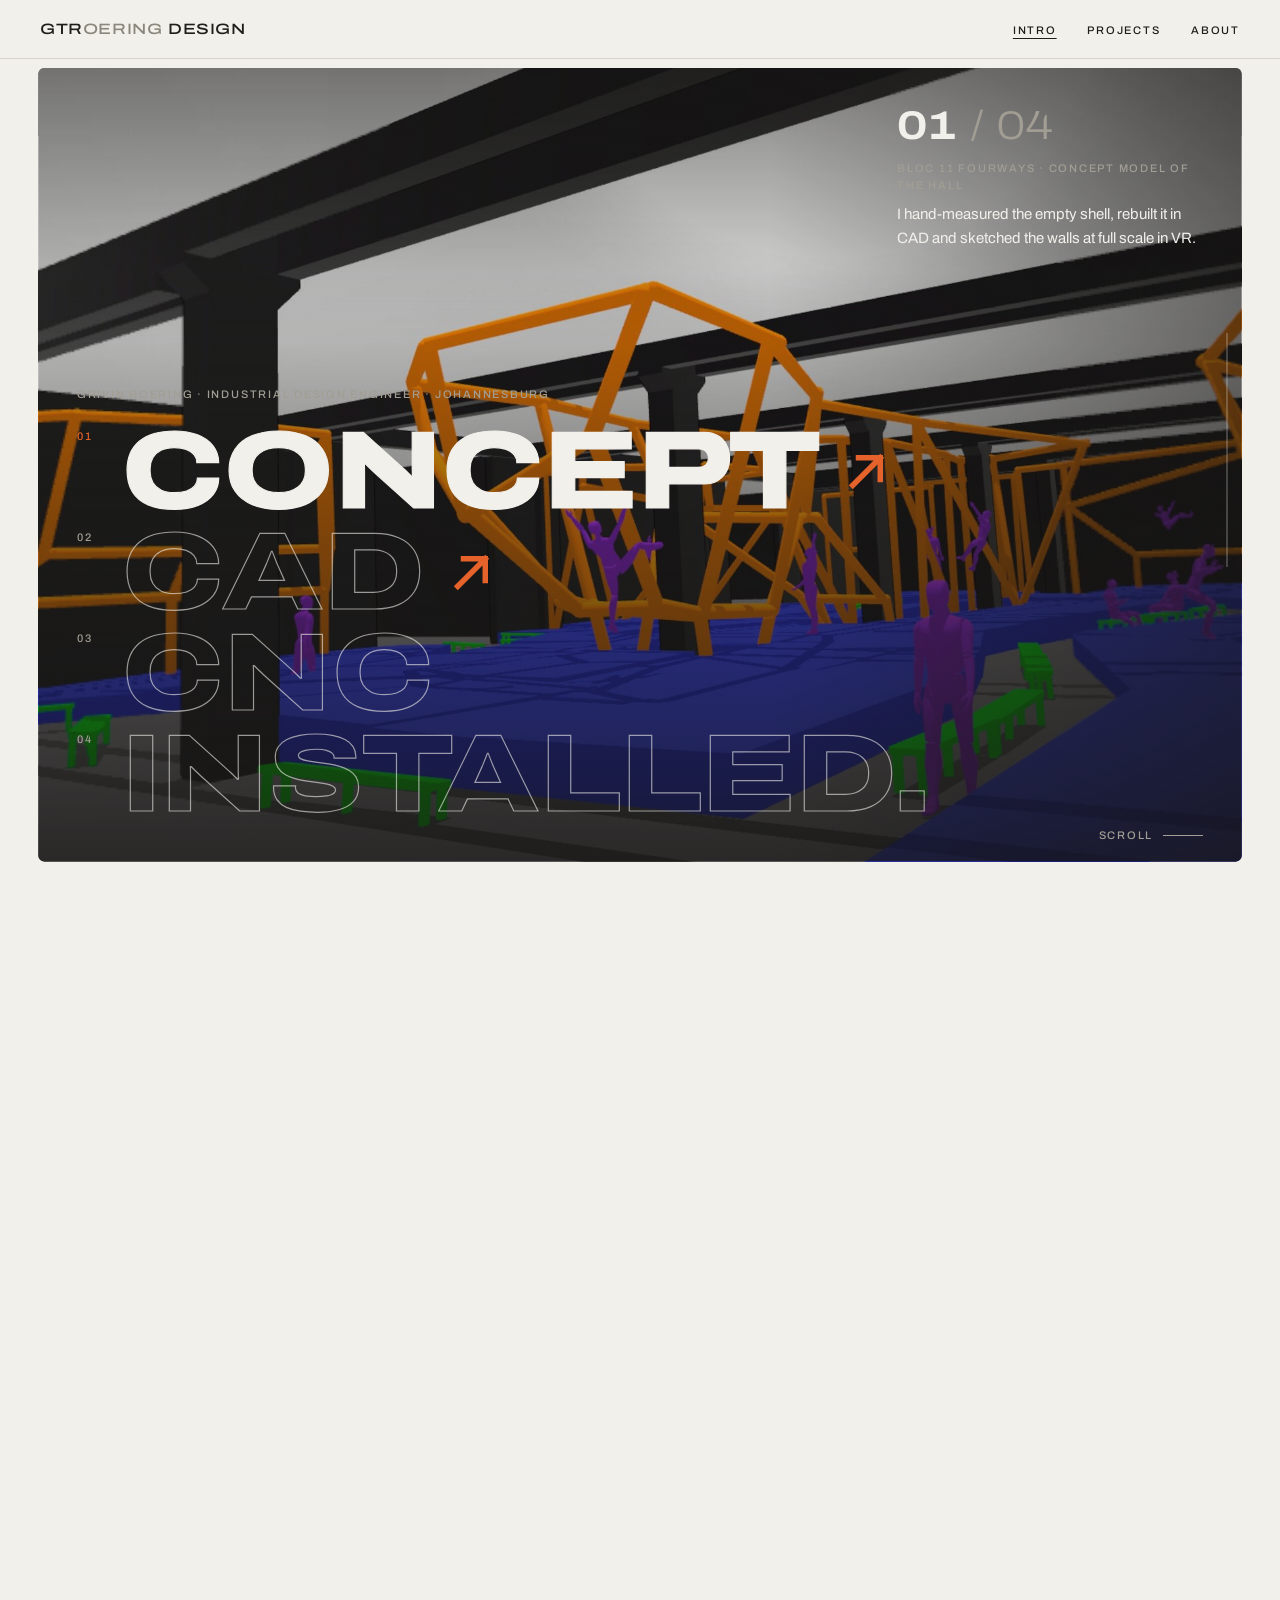
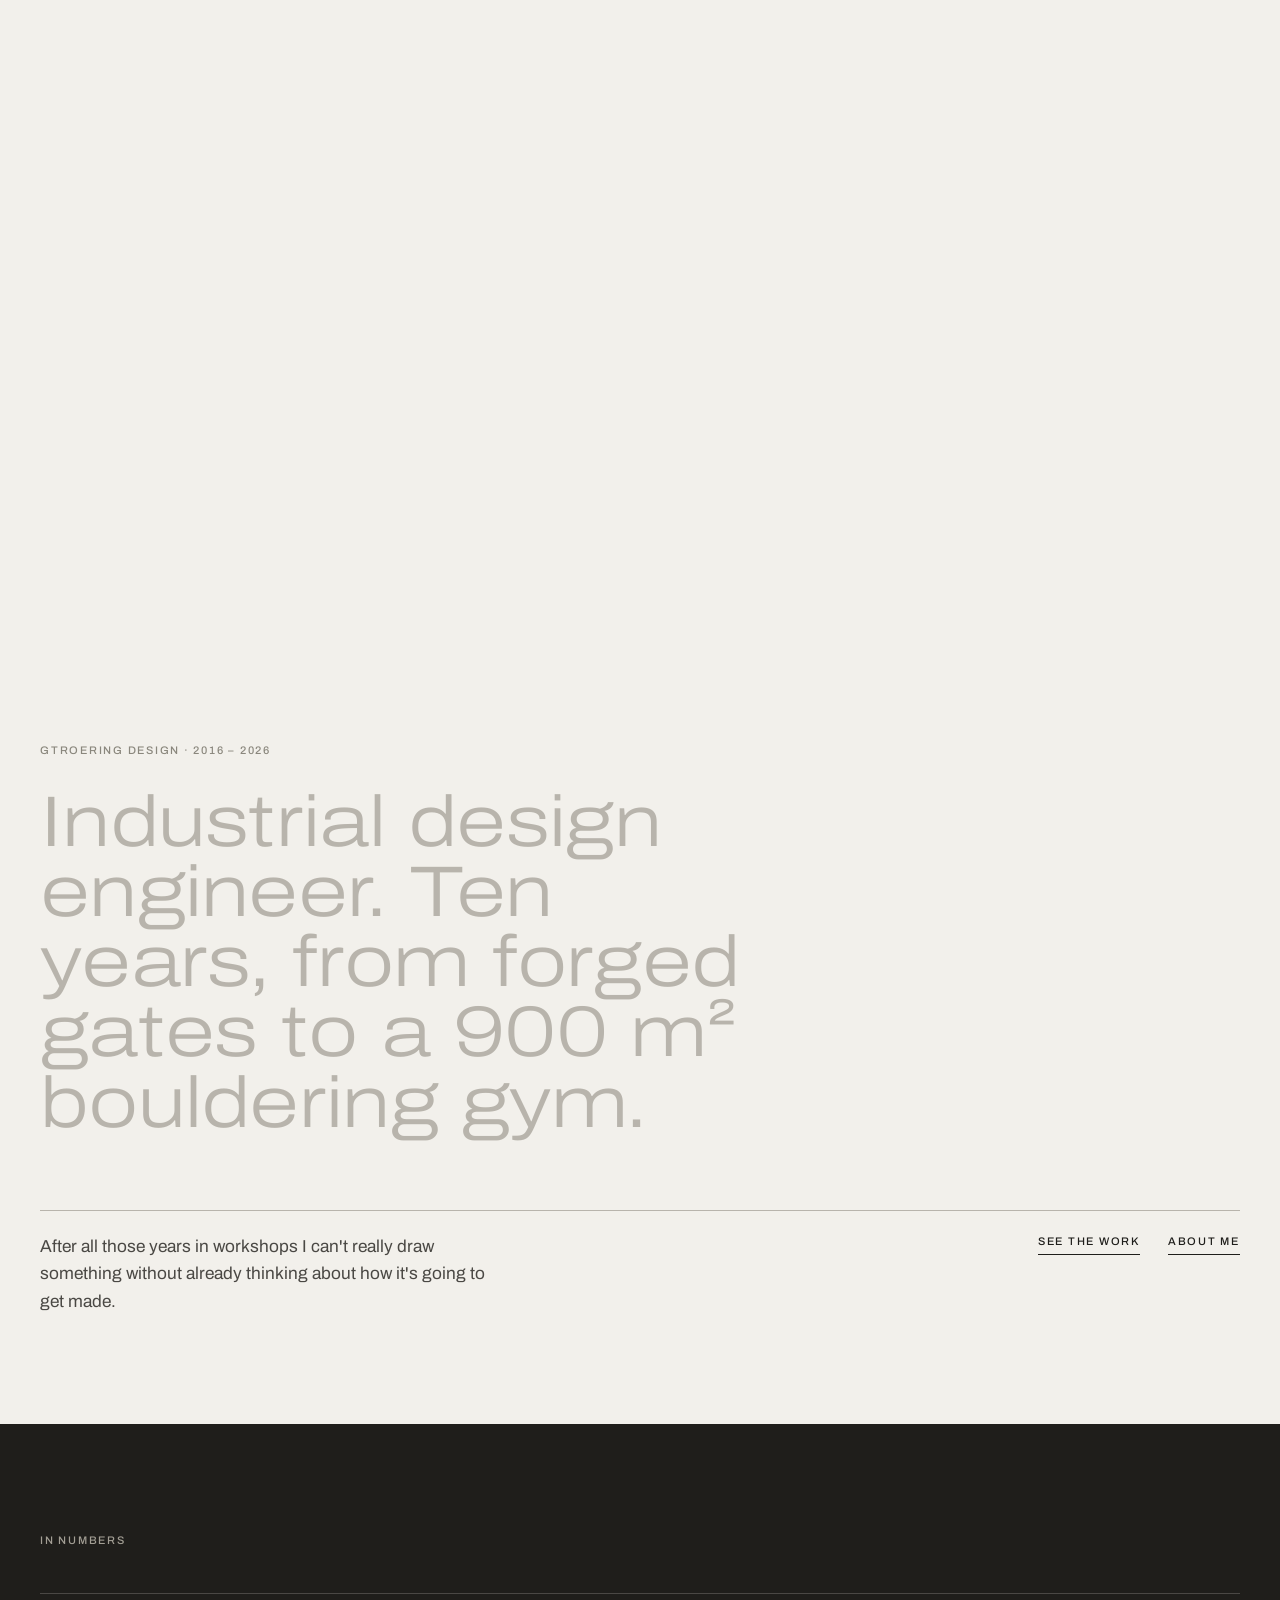
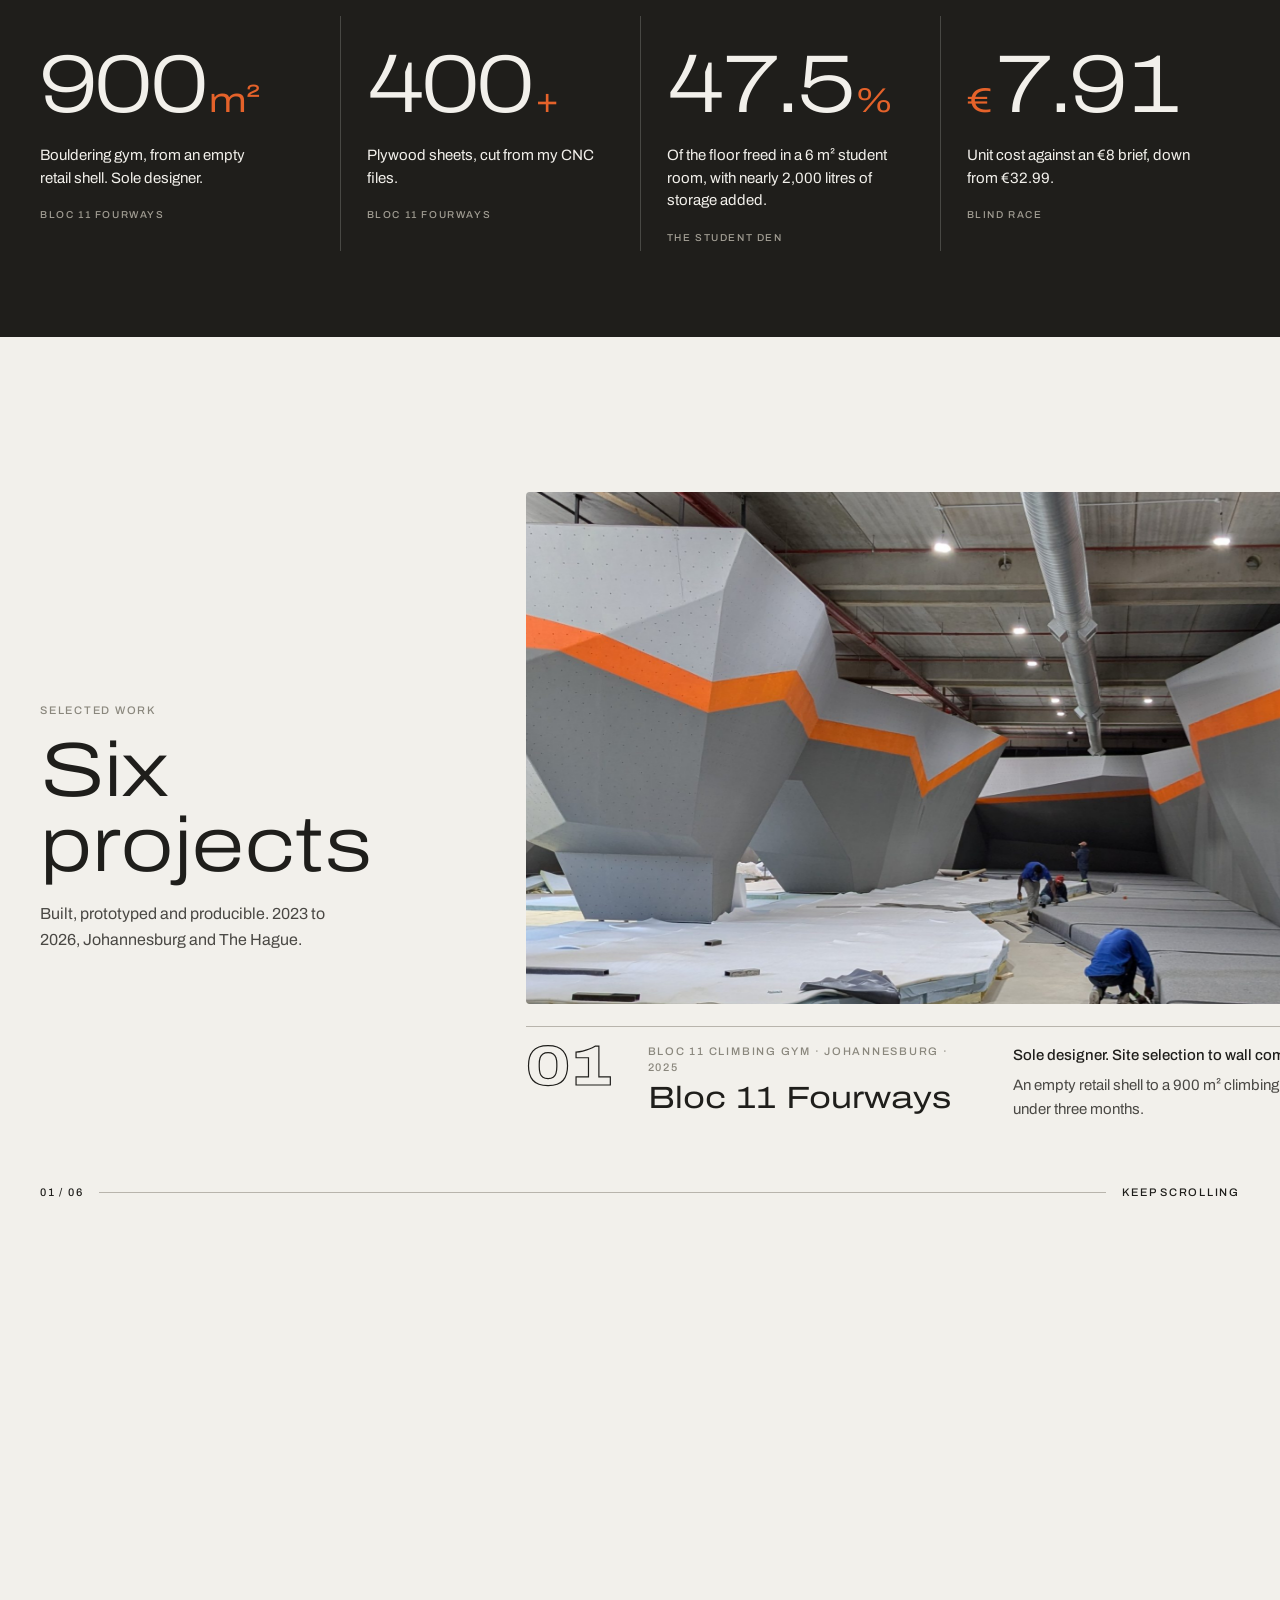
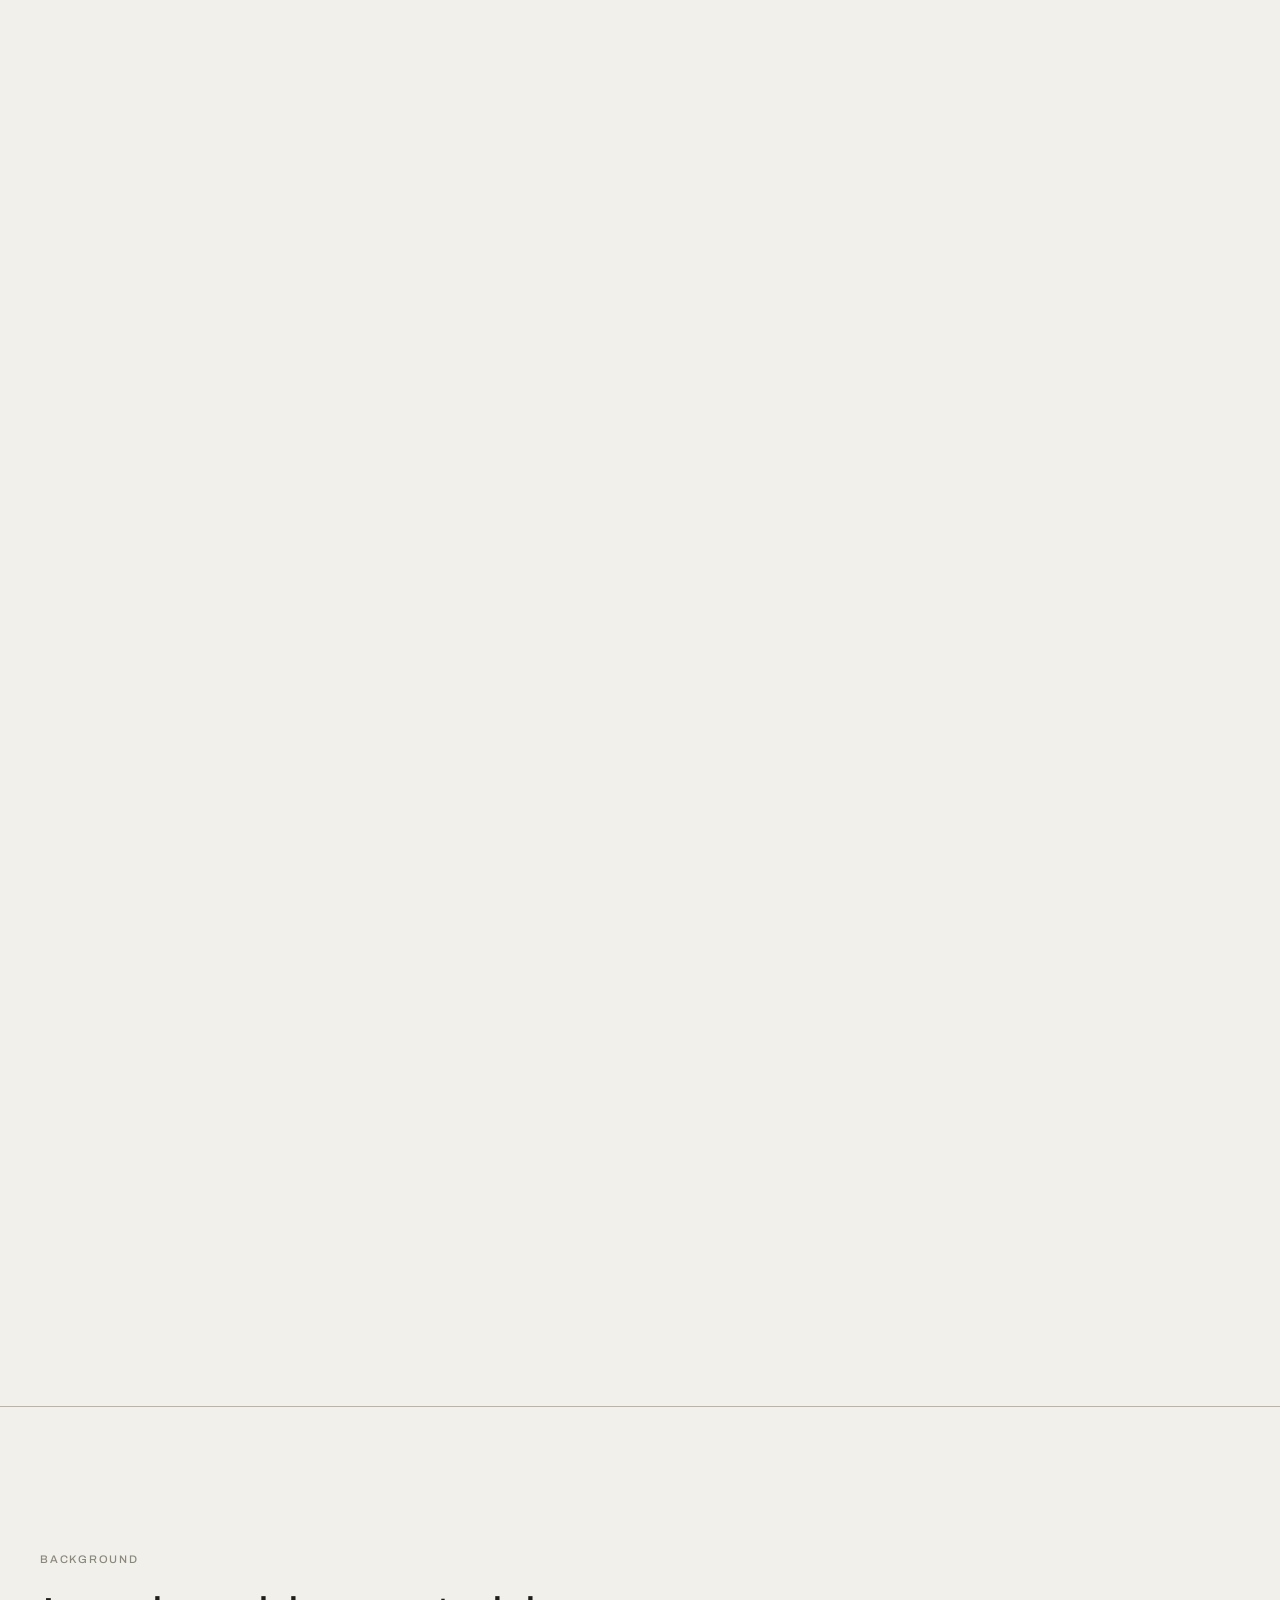
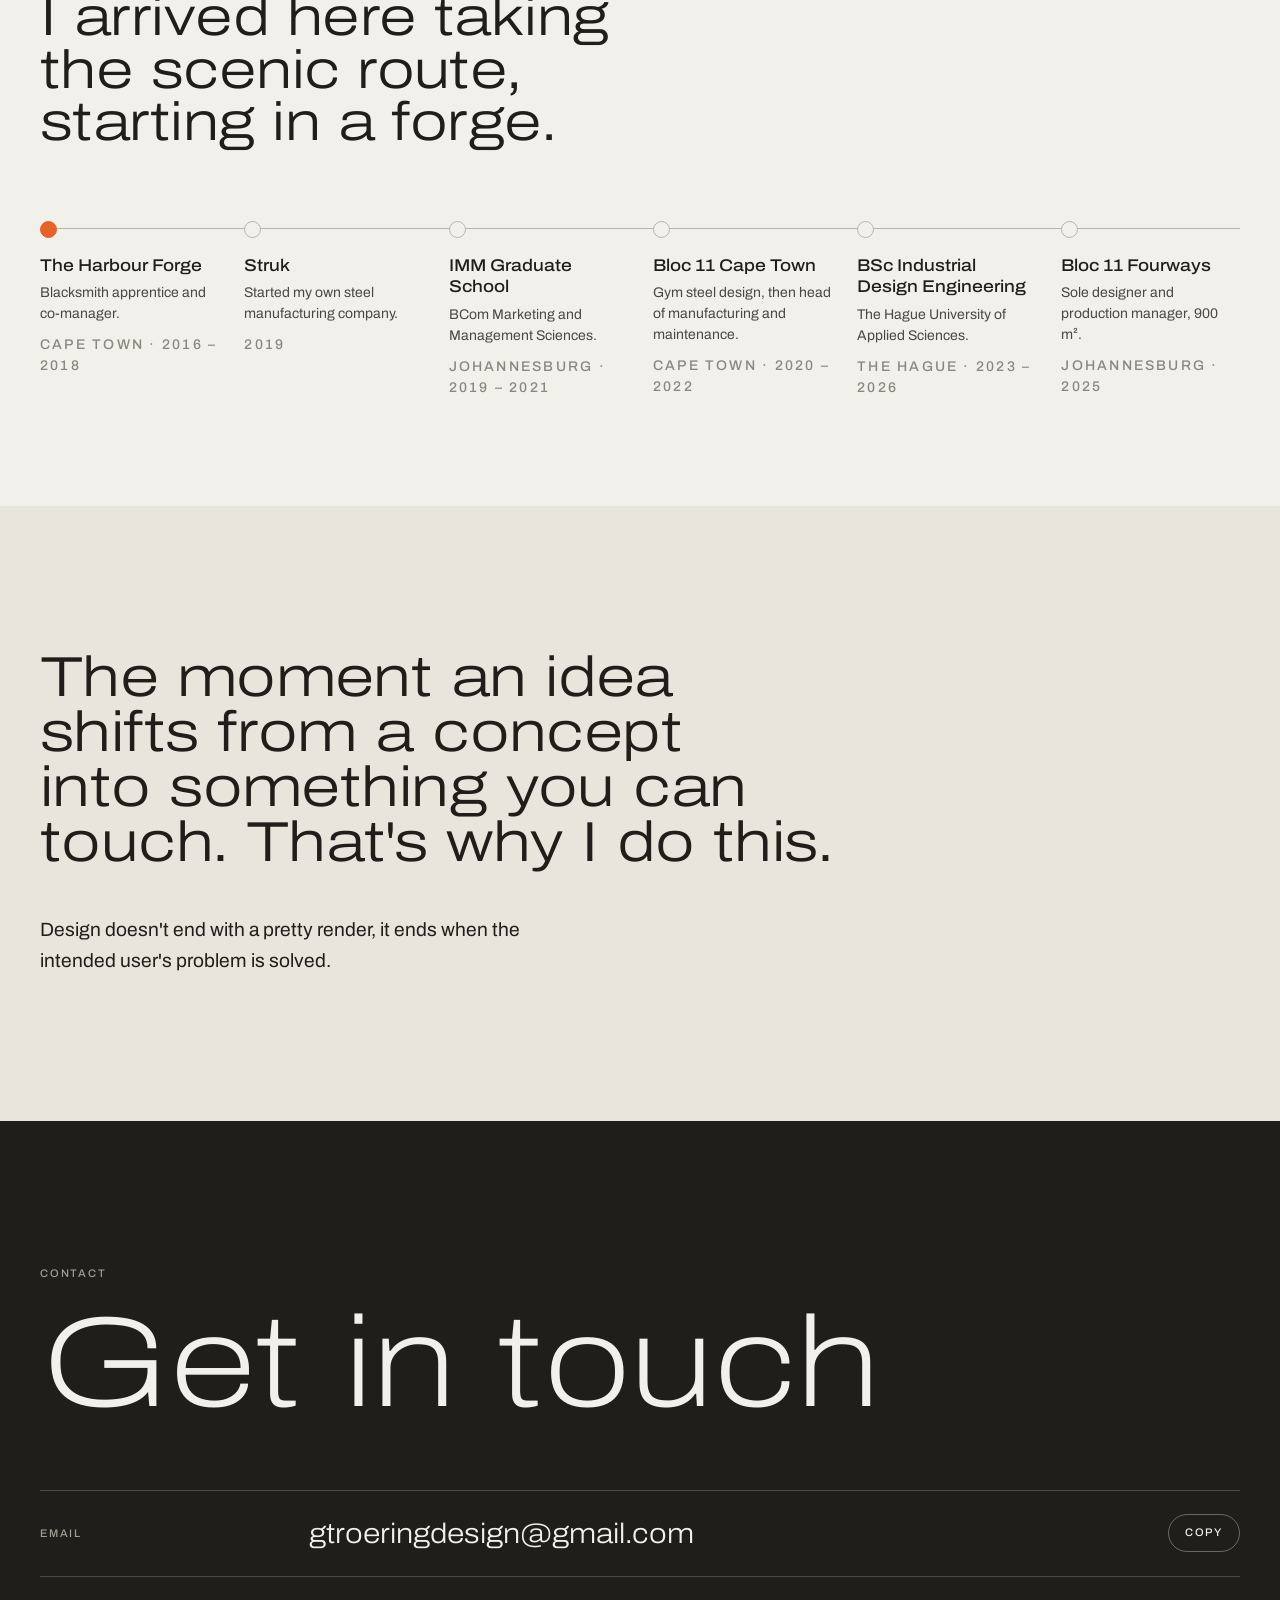
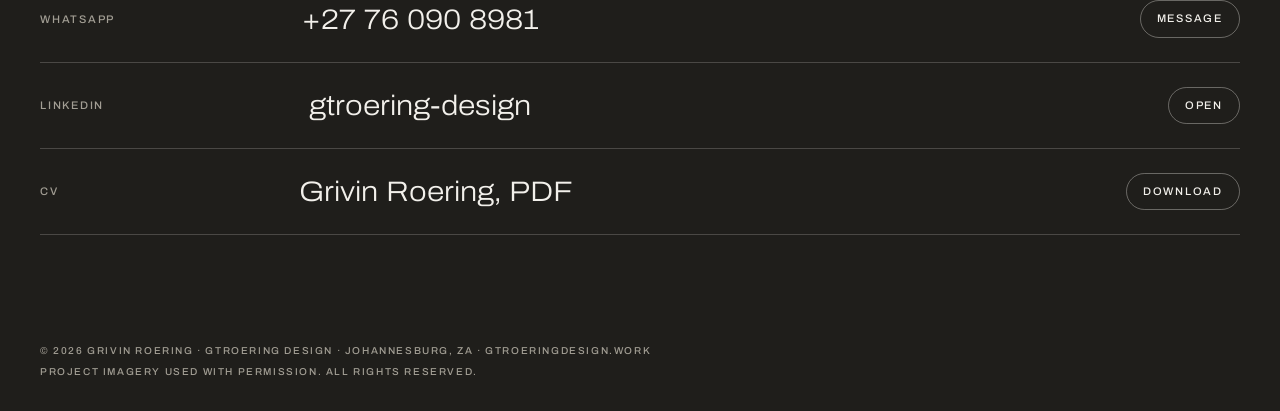
==== commit cc021cee: "Add files via upload" ====
--- a/index.html
+++ b/index.html
@@ -2,6 +2,7 @@
 <html lang="en">
 <head>
 <meta charset="utf-8">
+<meta name="robots" content="noindex, nofollow">
 <meta name="viewport" content="width=device-width, initial-scale=1, viewport-fit=cover">
 <title>GTRoering Design</title>
 <meta name="description" content="Grivin Roering, industrial design engineer in Johannesburg. Concept to CAD to CNC to installed.">
@@ -20,7 +21,7 @@
 <link rel="preconnect" href="https://fonts.googleapis.com">
 <link rel="preconnect" href="https://fonts.gstatic.com" crossorigin>
 <link rel="stylesheet" href="https://fonts.googleapis.com/css2?family=Archivo:wdth,wght@62..125,100..900&display=swap">
-<link rel="stylesheet" href="site.css?v=8">
+<link rel="stylesheet" href="site.css?v=10">
 <style>
   :root { padding-top: env(safe-area-inset-top, 0px); padding-bottom: env(safe-area-inset-bottom, 0px); }
   [hidden] { display: none !important; }
@@ -487,6 +488,35 @@
   addEventListener('resize', () => { layoutWork(); onScroll(); });
   wide.addEventListener?.('change', () => { layoutWork(); onScroll(); });
   window.addEventListener('load', () => { layoutWork(); onScroll(); });
+  /* Sideways input on the project row: a sideways trackpad scroll or a sideways swipe
+     moves through the projects the same way scrolling down does */
+  const stage = work.querySelector('.work-stage');
+  const inRow = () => { if (!pinned) return false; const r = work.getBoundingClientRect(); return r.top <= 1 && r.bottom >= vh() - 1; };
+  stage.addEventListener('wheel', e => {
+    if (!inRow() || Math.abs(e.deltaX) <= Math.abs(e.deltaY)) return;
+    const r = work.getBoundingClientRect();
+    const atStart = r.top >= 0 && e.deltaX < 0, atEnd = r.bottom <= vh() && e.deltaX > 0;
+    if (atStart || atEnd) return;
+    e.preventDefault();
+    scrollBy({ top: e.deltaMode === 1 ? e.deltaX * 16 : e.deltaX, behavior: 'instant' });
+  }, { passive: false });
+  let tx = null, ty = null, sideways = null;
+  stage.addEventListener('touchstart', e => {
+    const t = e.touches[0];
+    tx = t.clientX; ty = t.clientY; sideways = null;
+    if (tx < 24 || tx > innerWidth - 24) tx = null;   /* leave the phone's edge back-swipe alone */
+  }, { passive: true });
+  stage.addEventListener('touchmove', e => {
+    if (tx === null || !inRow()) return;
+    const t = e.touches[0], dx = t.clientX - tx, dy = t.clientY - ty;
+    if (sideways === null && Math.abs(dx) + Math.abs(dy) > 8) sideways = Math.abs(dx) > Math.abs(dy);
+    if (!sideways) return;
+    e.preventDefault();
+    scrollBy({ top: -dx * 1.4, behavior: 'instant' });
+    tx = t.clientX; ty = t.clientY;
+  }, { passive: false });
+  stage.addEventListener('touchend', () => { tx = null; sideways = null; }, { passive: true });
+
   layoutWork(); frameAll();
 })();
 </script>
--- a/site.css
+++ b/site.css
@@ -686,3 +686,19 @@
   .work.is-pinned .card .usp { display: none; }
   .work.is-pinned .work-progress { left: 16px; right: 16px; }
 }
+
+/* Project row: cards line up along the top instead of centring on their own height */
+.work.is-pinned .work-track { align-items: flex-start; }
+.work.is-pinned .work-intro, .work.is-pinned .work-outro { align-self: center; }
+
+/* Phones: the project bar becomes a small floating "Index" button, bottom right */
+@media (max-width: 899px) {
+  .now-bar { top: auto; left: auto; right: 16px; bottom: calc(env(safe-area-inset-bottom, 0px) + 16px);
+    background: none; border: 0; -webkit-backdrop-filter: none; backdrop-filter: none;
+    transform: translateY(12px); opacity: 0; pointer-events: none; transition: transform 0.3s ease, opacity 0.3s ease; }
+  .now-bar.show { transform: none; opacity: 1; pointer-events: auto; }
+  .now-bar .inner { padding: 0; width: auto; max-width: none; margin: 0; }
+  .now-bar .label, .now-bar .bar { display: none; }
+  .now-bar a { display: inline-flex; align-items: center; gap: 6px; padding: 12px 16px; border-radius: 999px;
+    background: var(--ink); color: var(--ground, #F2F0EB); box-shadow: 0 6px 20px rgba(31, 30, 27, 0.25); }
+}
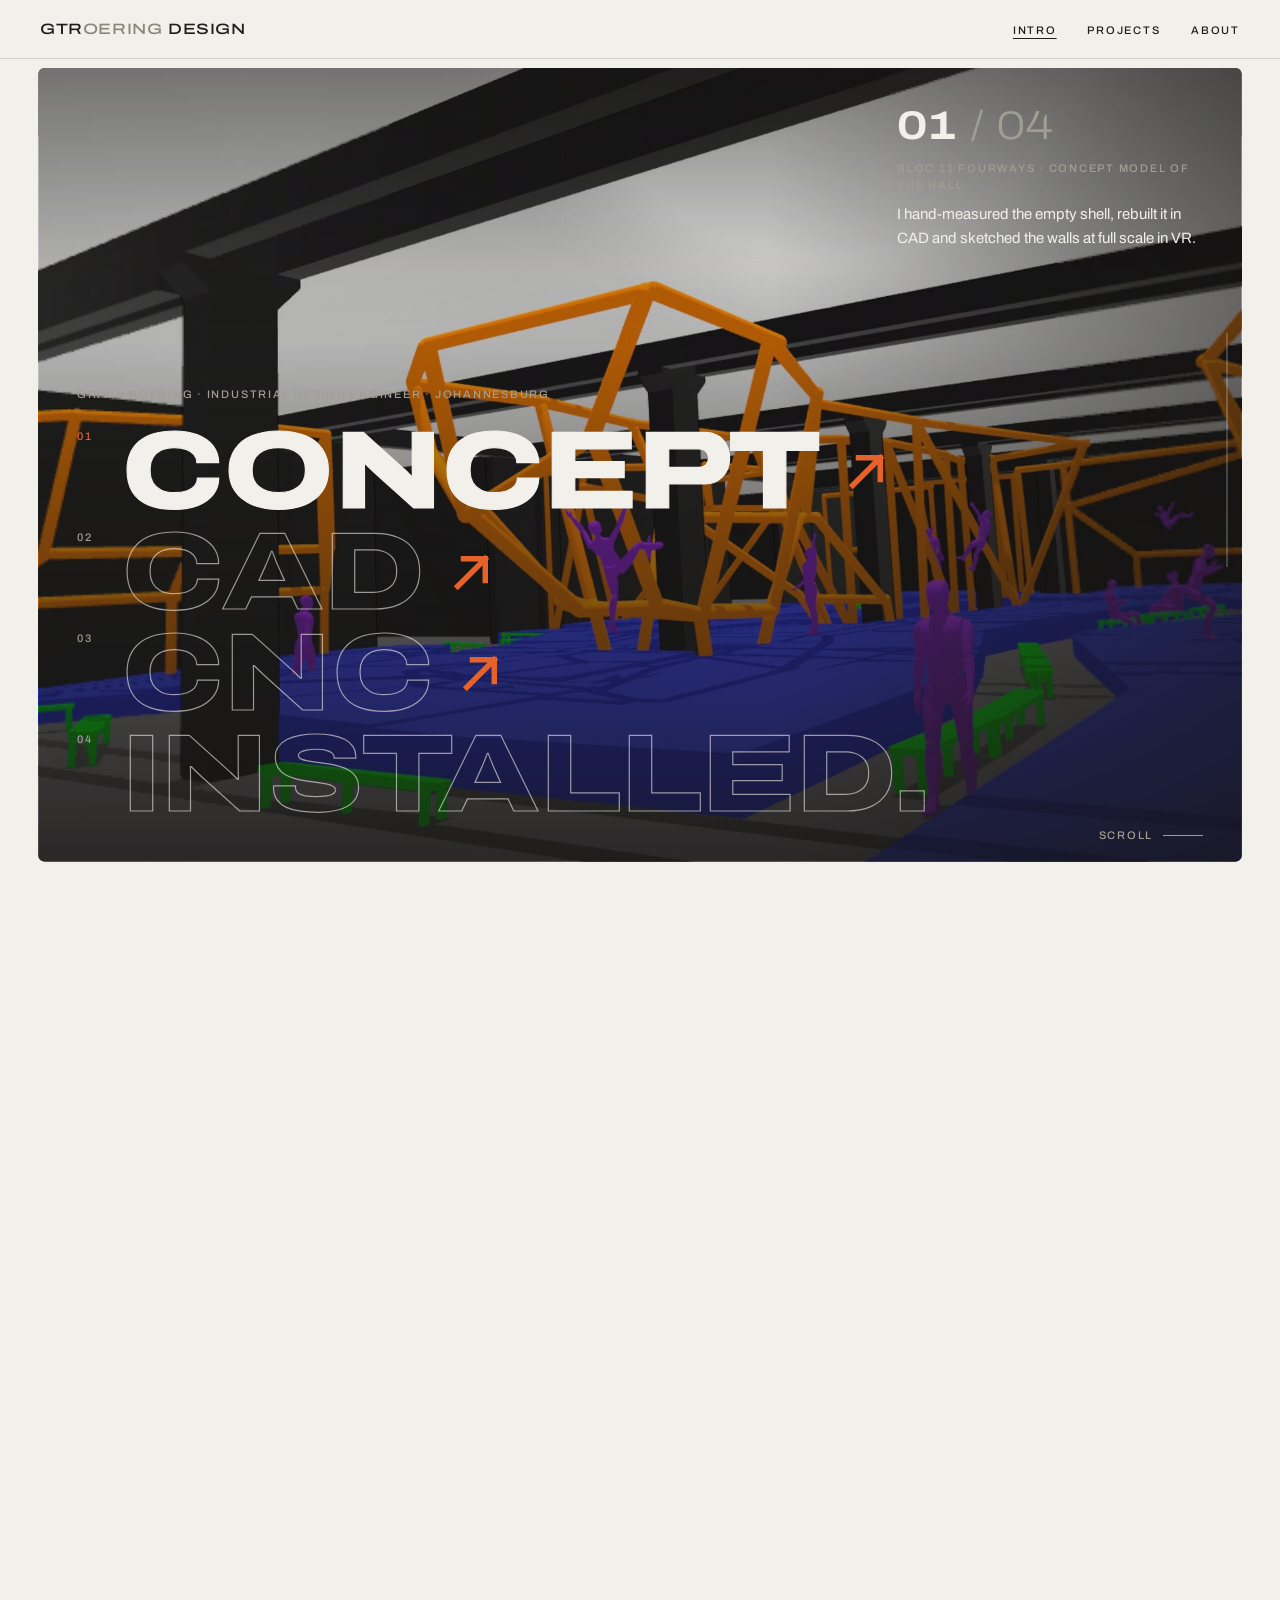
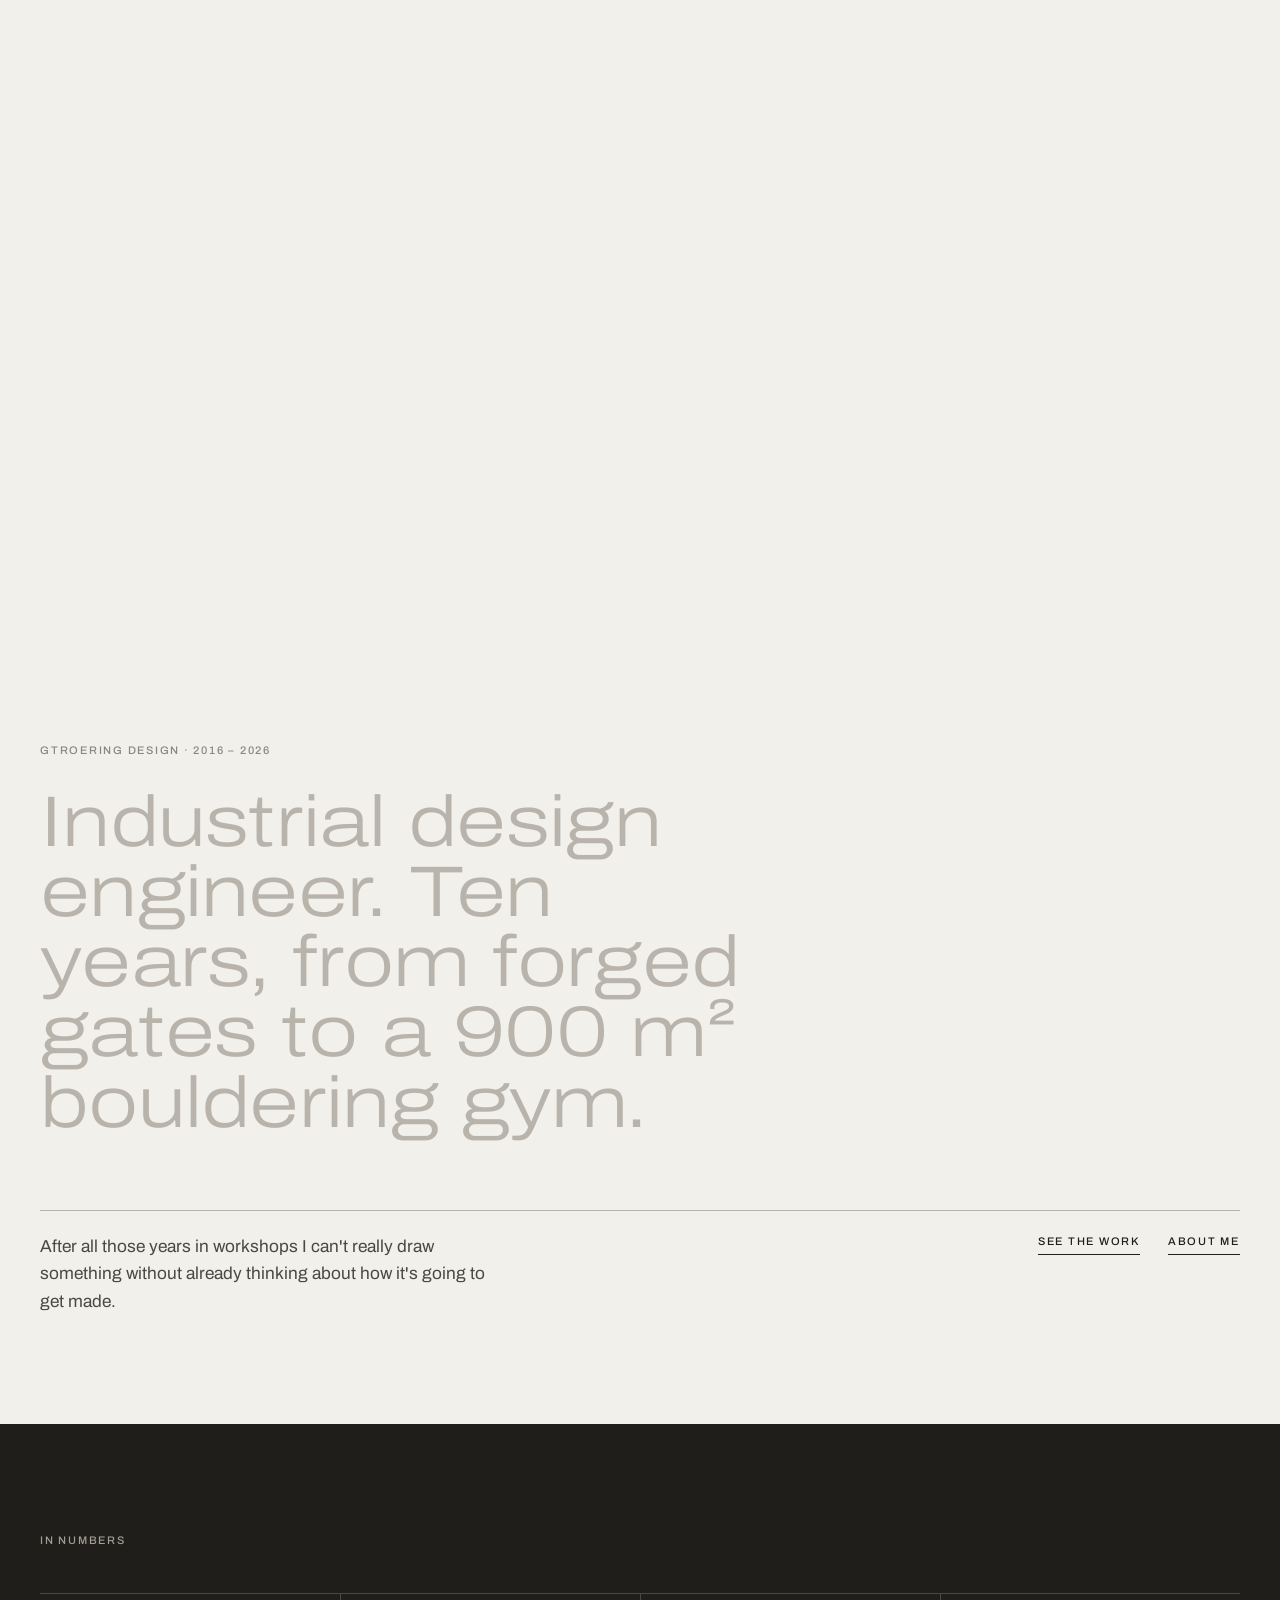
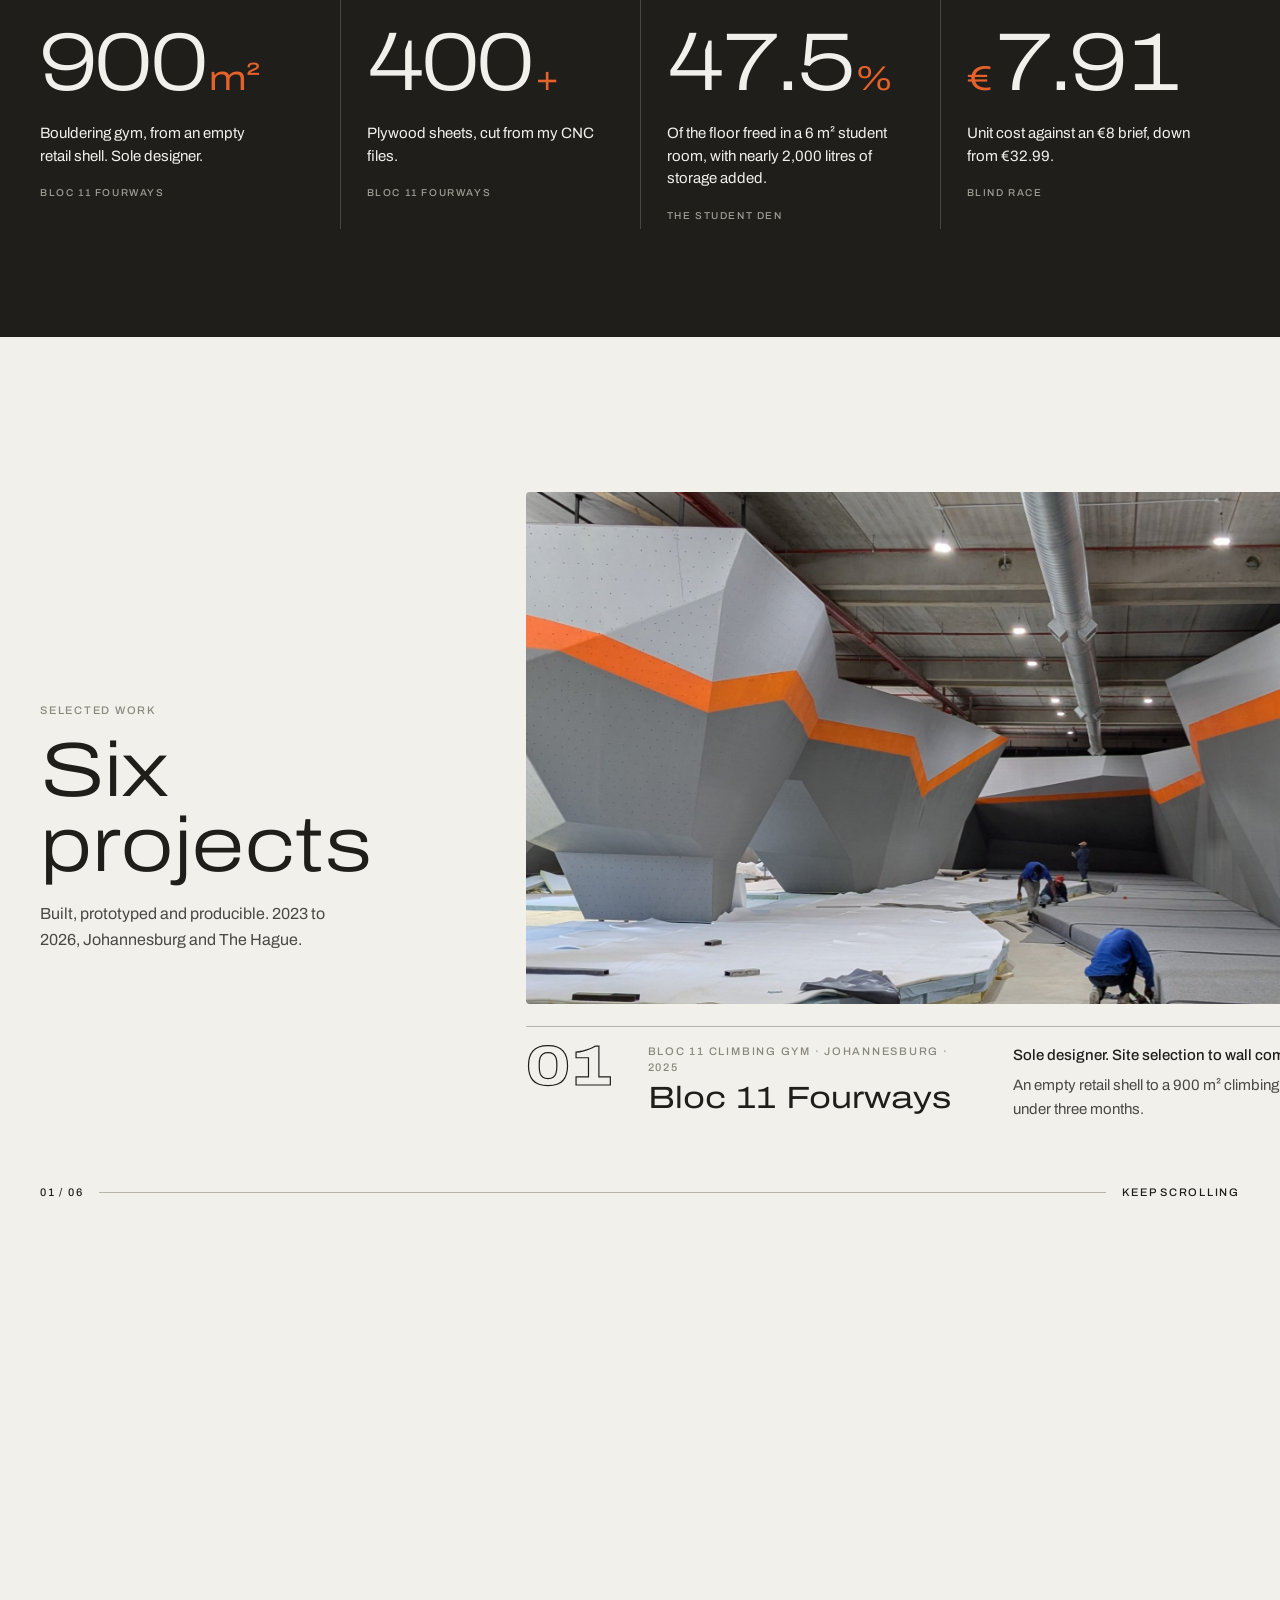
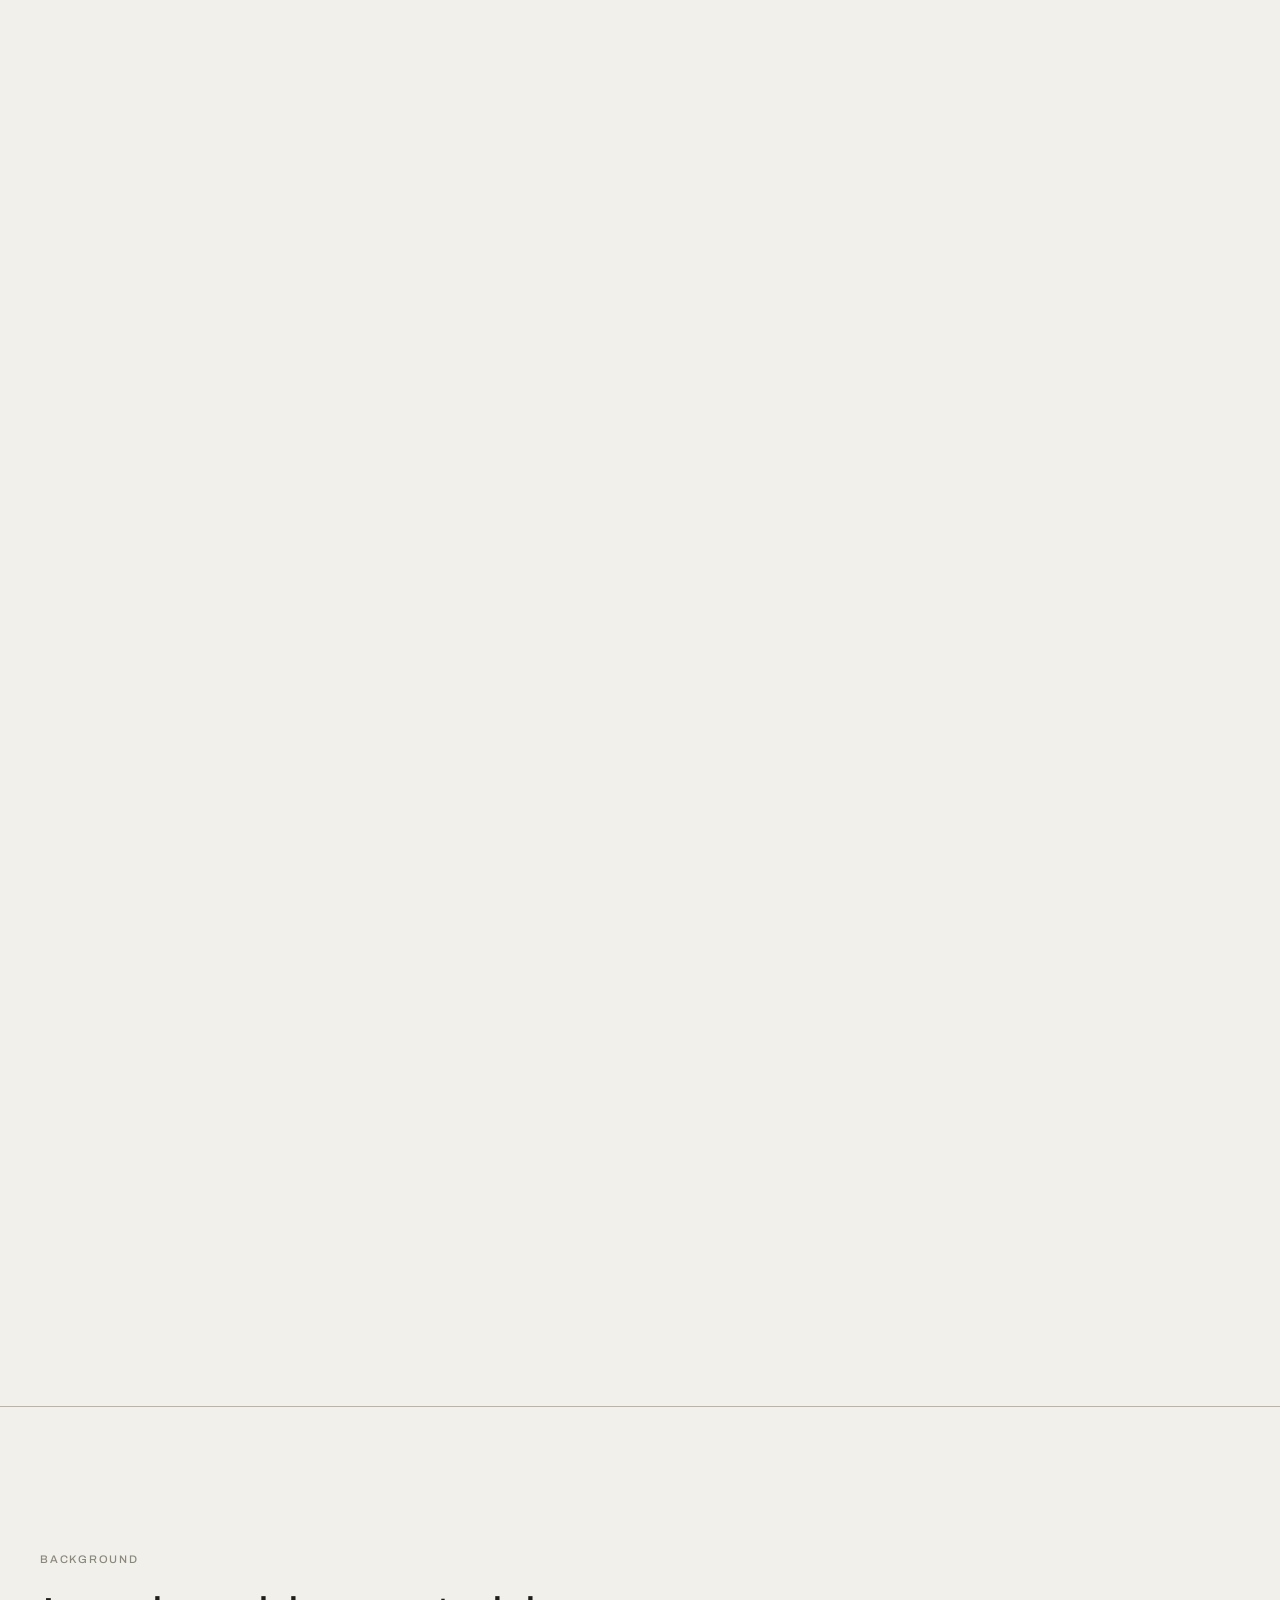
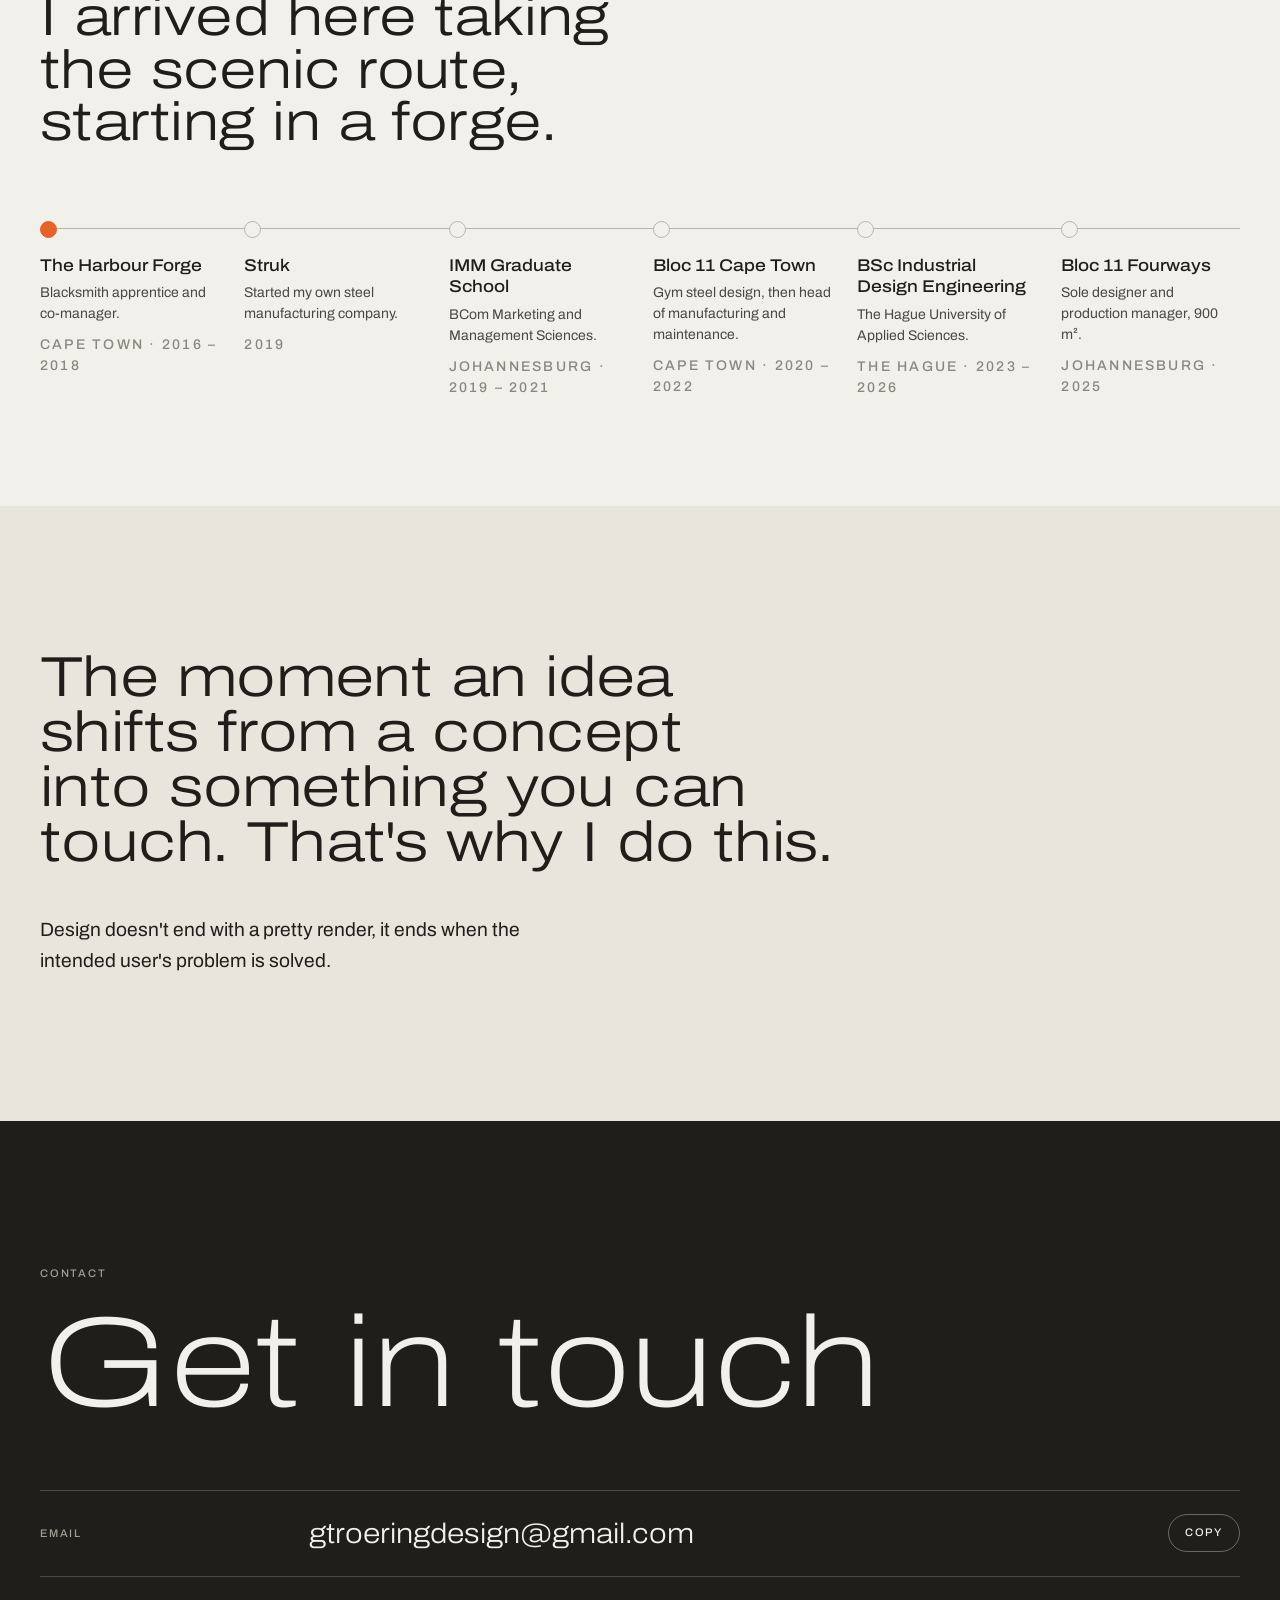
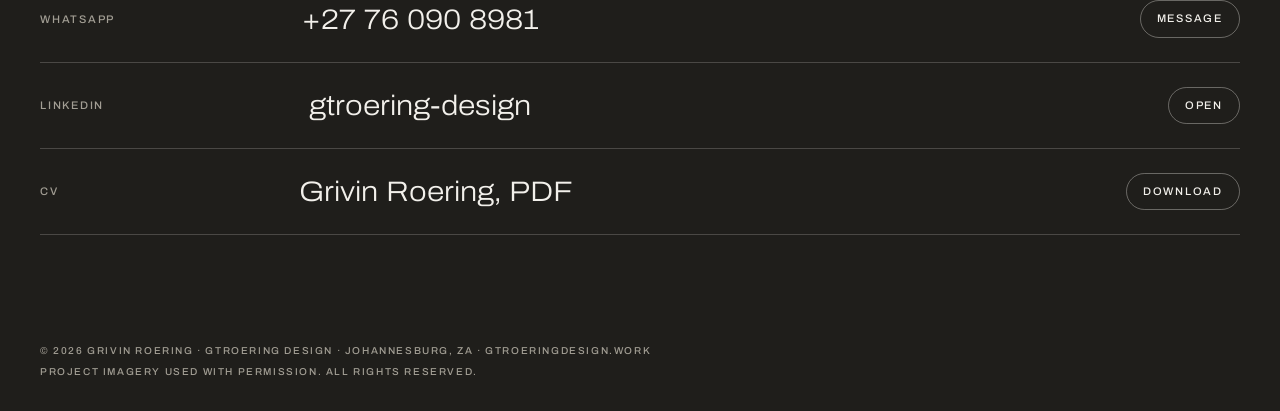
==== commit 940b96a6: "Add files via upload" ====
--- a/index.html
+++ b/index.html
@@ -21,7 +21,7 @@
 <link rel="preconnect" href="https://fonts.googleapis.com">
 <link rel="preconnect" href="https://fonts.gstatic.com" crossorigin>
 <link rel="stylesheet" href="https://fonts.googleapis.com/css2?family=Archivo:wdth,wght@62..125,100..900&display=swap">
-<link rel="stylesheet" href="site.css?v=10">
+<link rel="stylesheet" href="site.css?v=11">
 <style>
   :root { padding-top: env(safe-area-inset-top, 0px); padding-bottom: env(safe-area-inset-bottom, 0px); }
   [hidden] { display: none !important; }
--- a/site.css
+++ b/site.css
@@ -702,3 +702,12 @@
   .now-bar a { display: inline-flex; align-items: center; gap: 6px; padding: 12px 16px; border-radius: 999px;
     background: var(--ink); color: var(--ground, #F2F0EB); box-shadow: 0 6px 20px rgba(31, 30, 27, 0.25); }
 }
+
+/* Phones: a small fixed thumbnail beside each project in the index */
+@media (max-width: 899px) {
+  .proj-index a { grid-template-columns: 2.6em minmax(0, 1fr) 76px; align-items: center; column-gap: 12px; row-gap: 2px; }
+  .proj-index .n { grid-row: 1 / span 2; align-self: center; }
+  .proj-index .t, .proj-index .label { grid-column: 2; }
+  .proj-index .peek { display: block; position: static; grid-column: 3; grid-row: 1 / span 2; width: 76px; translate: none;
+    opacity: 1; scale: 1; box-shadow: none; border-radius: 3px; }
+}
